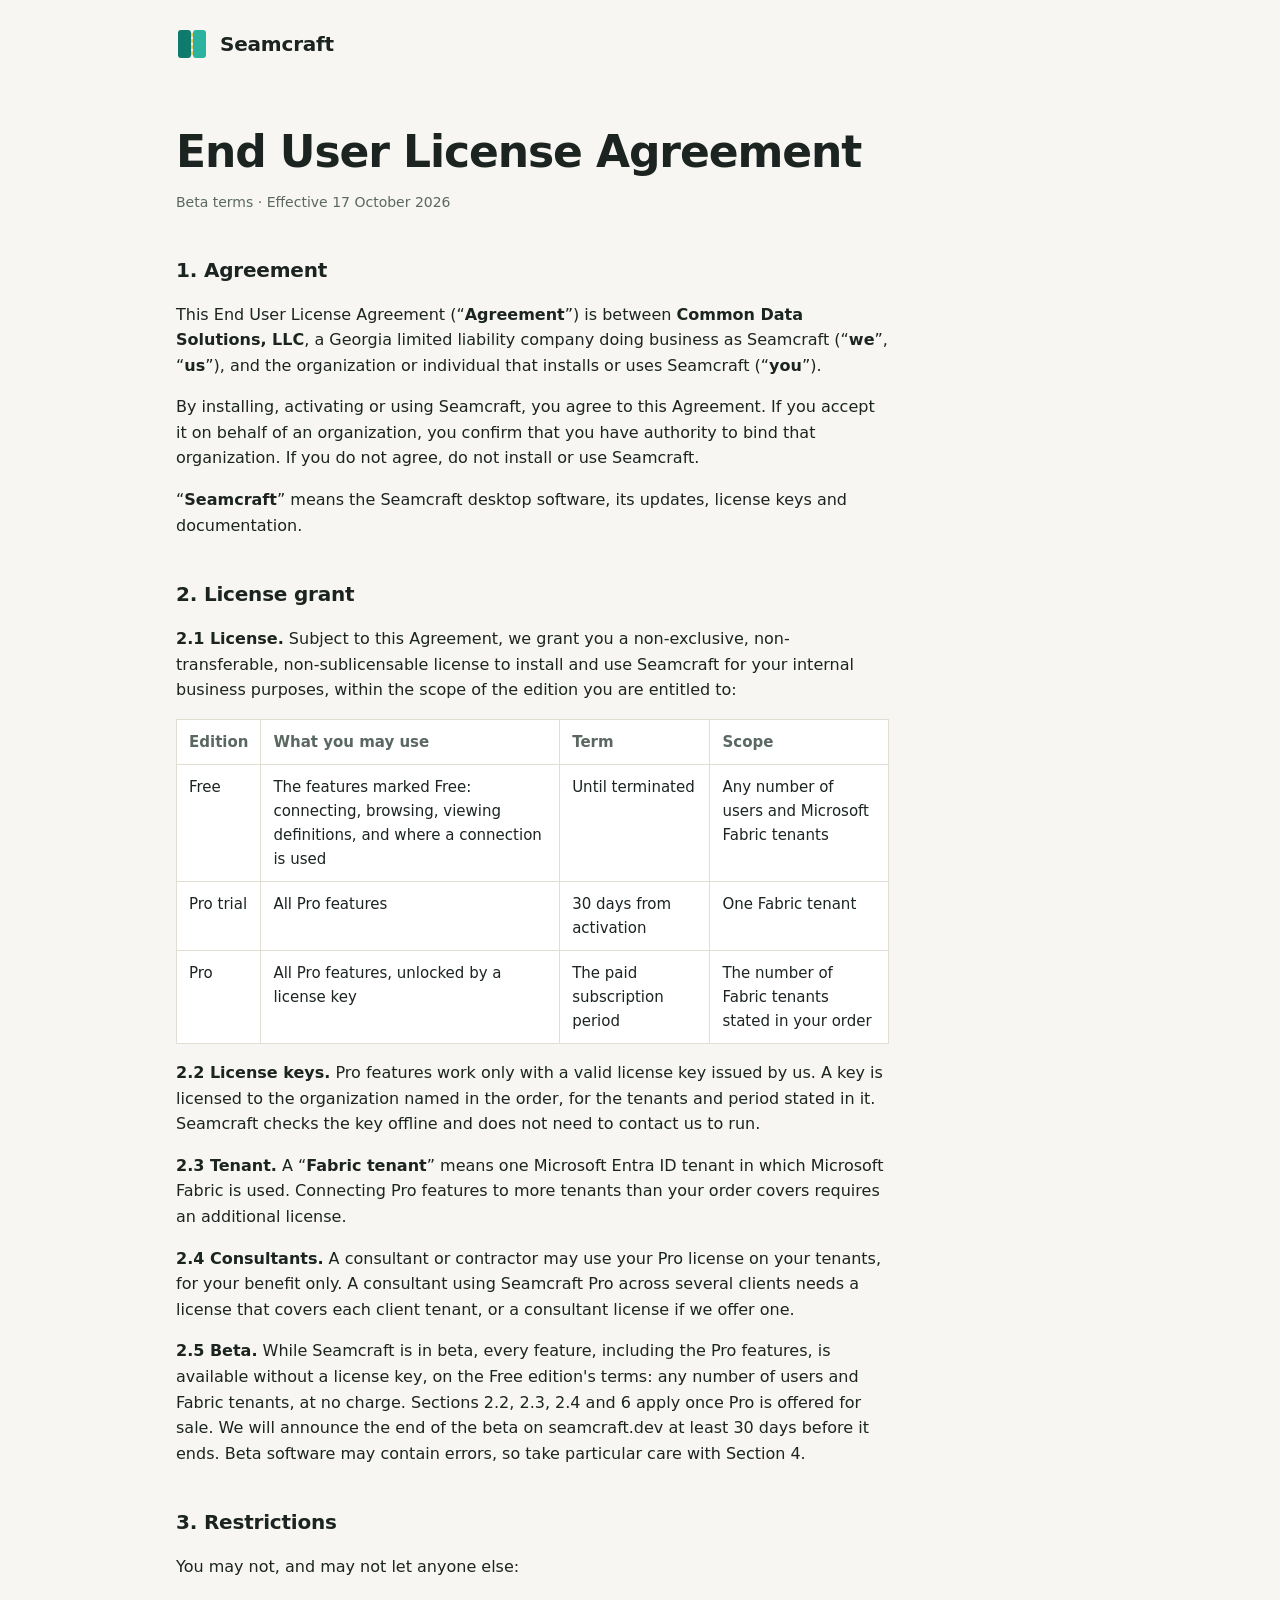
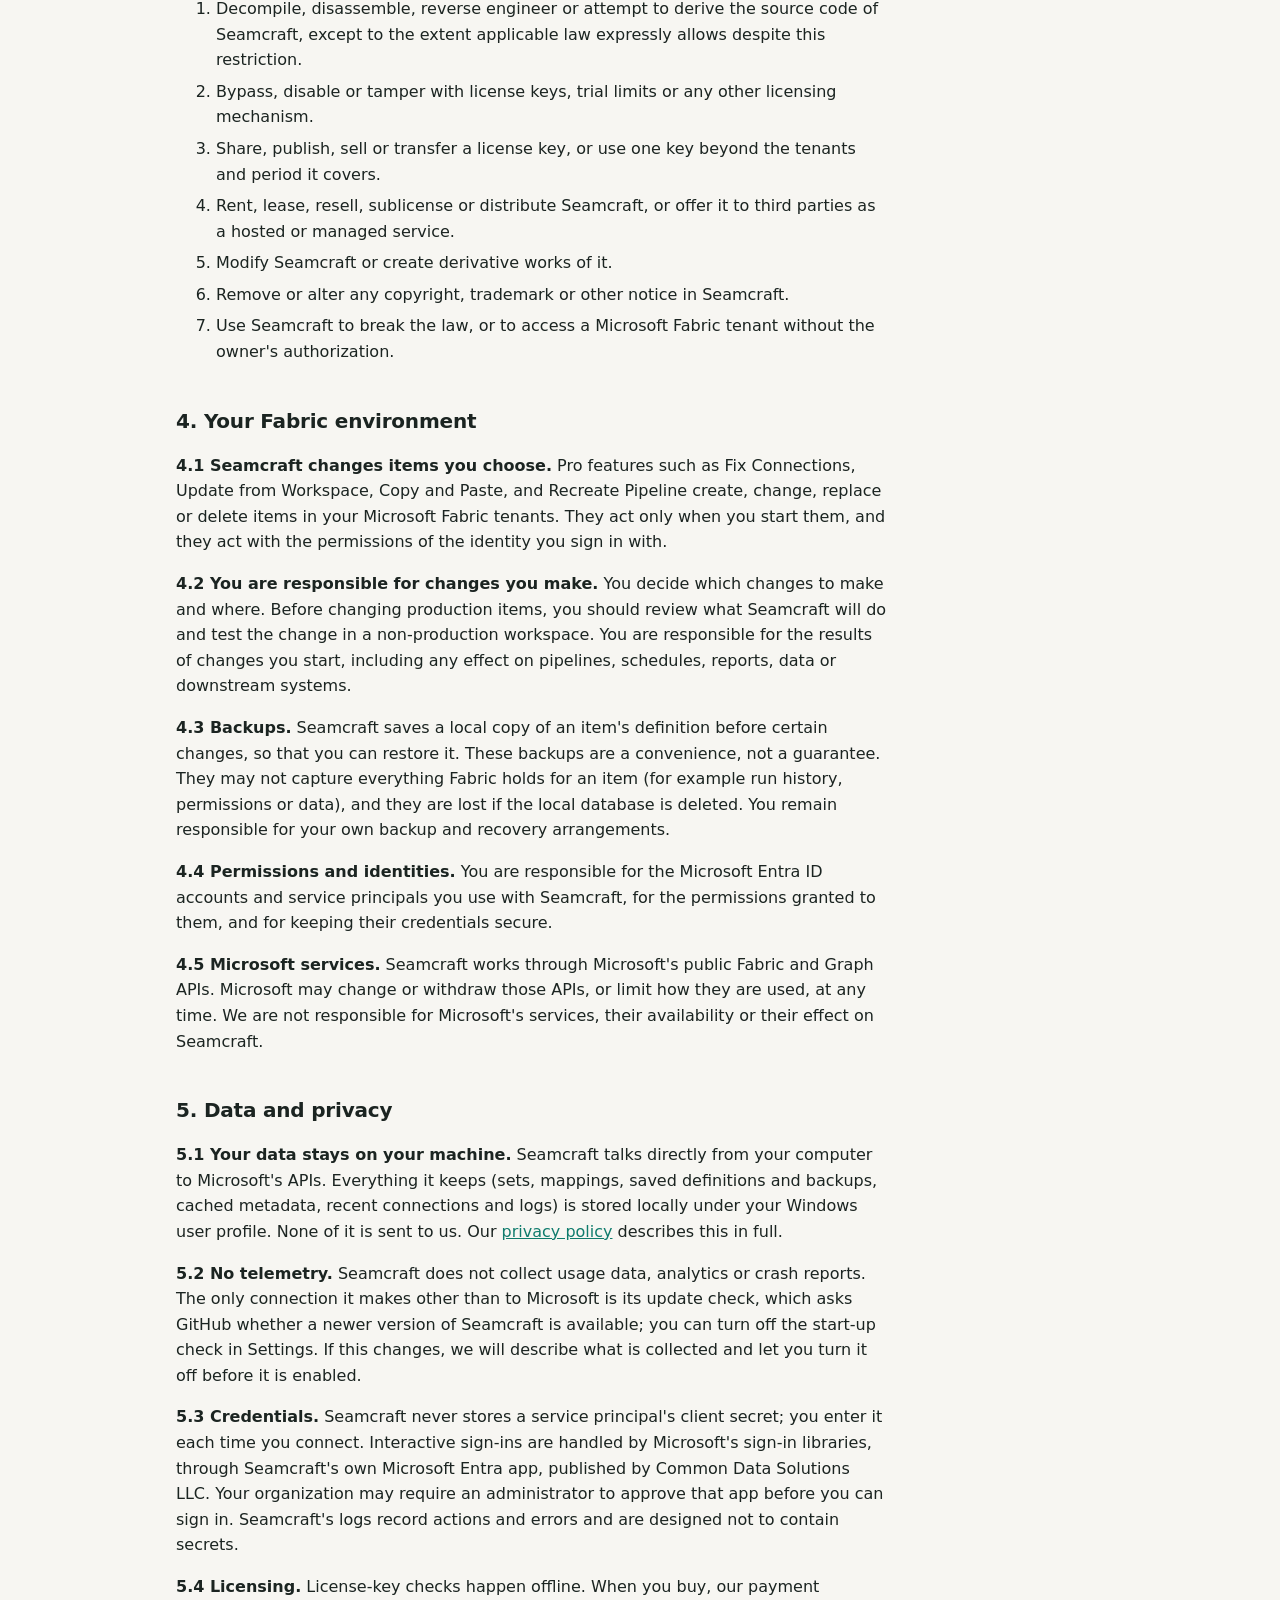
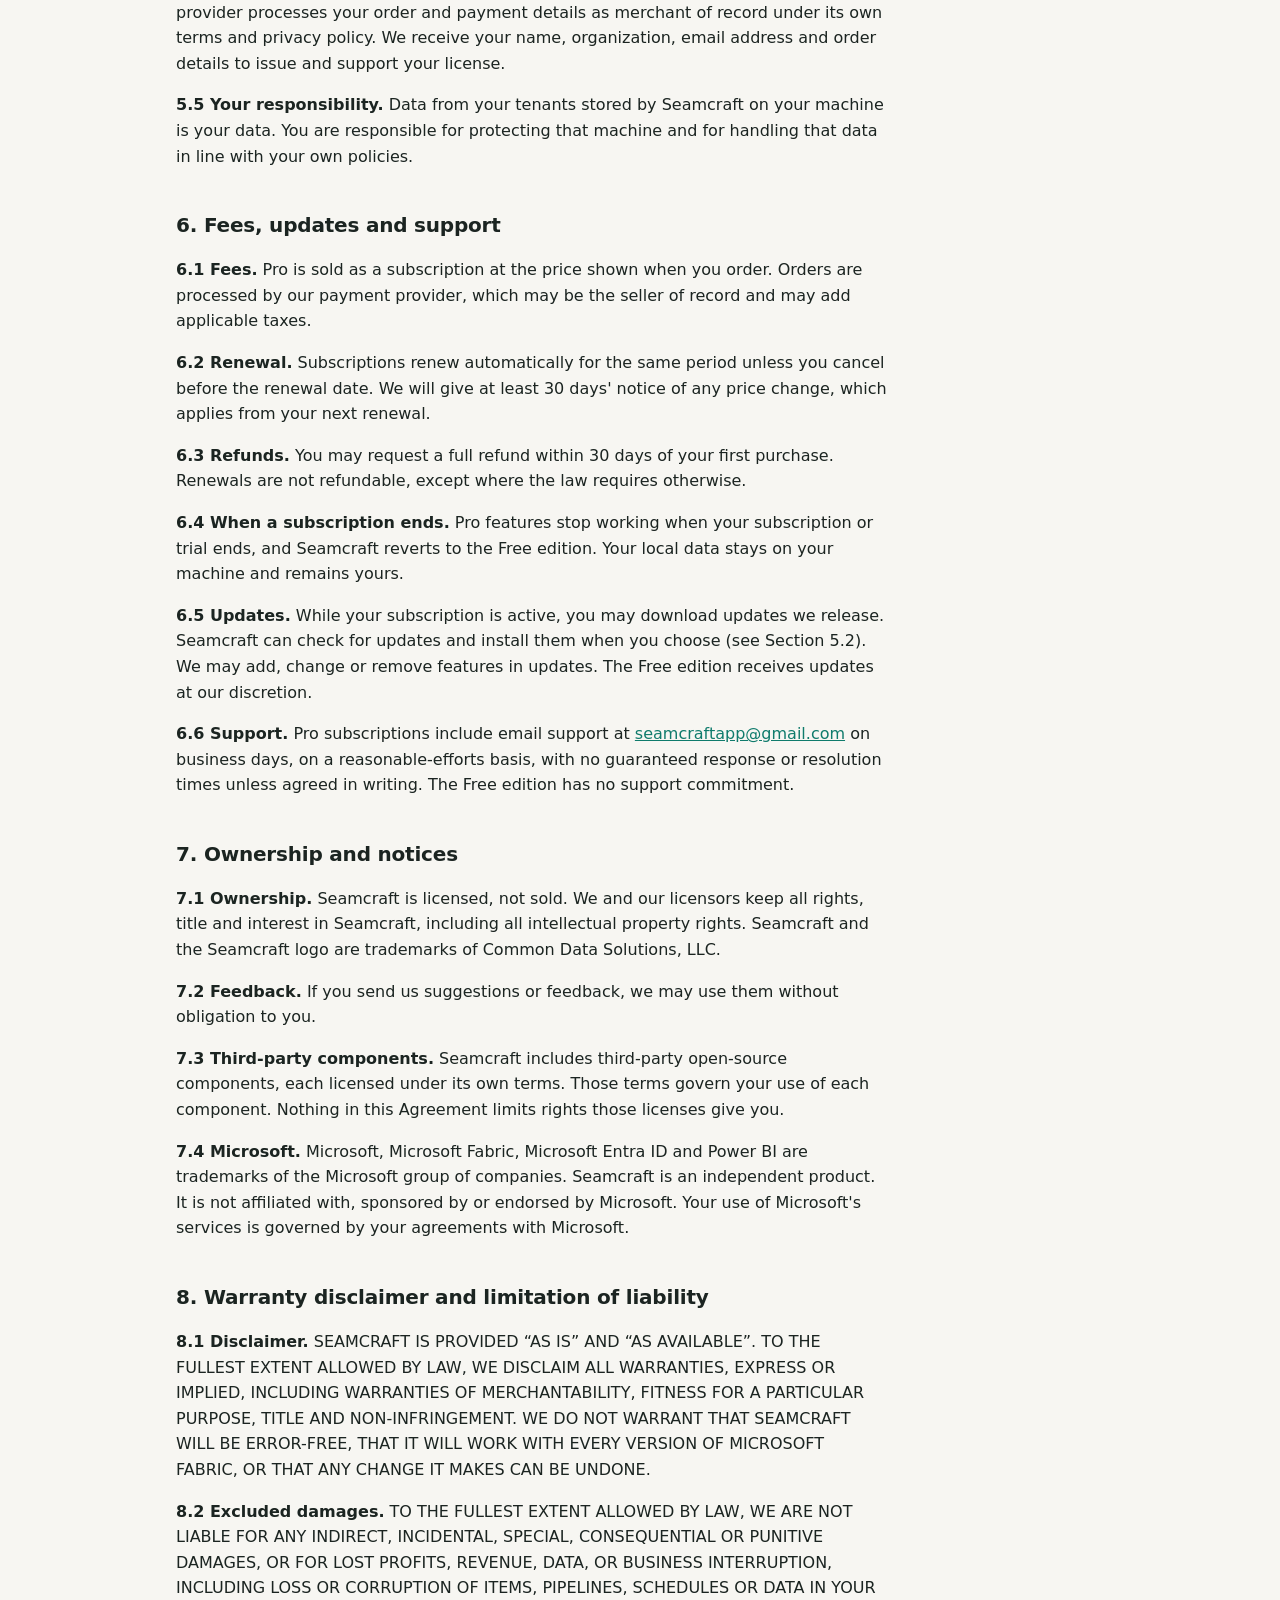
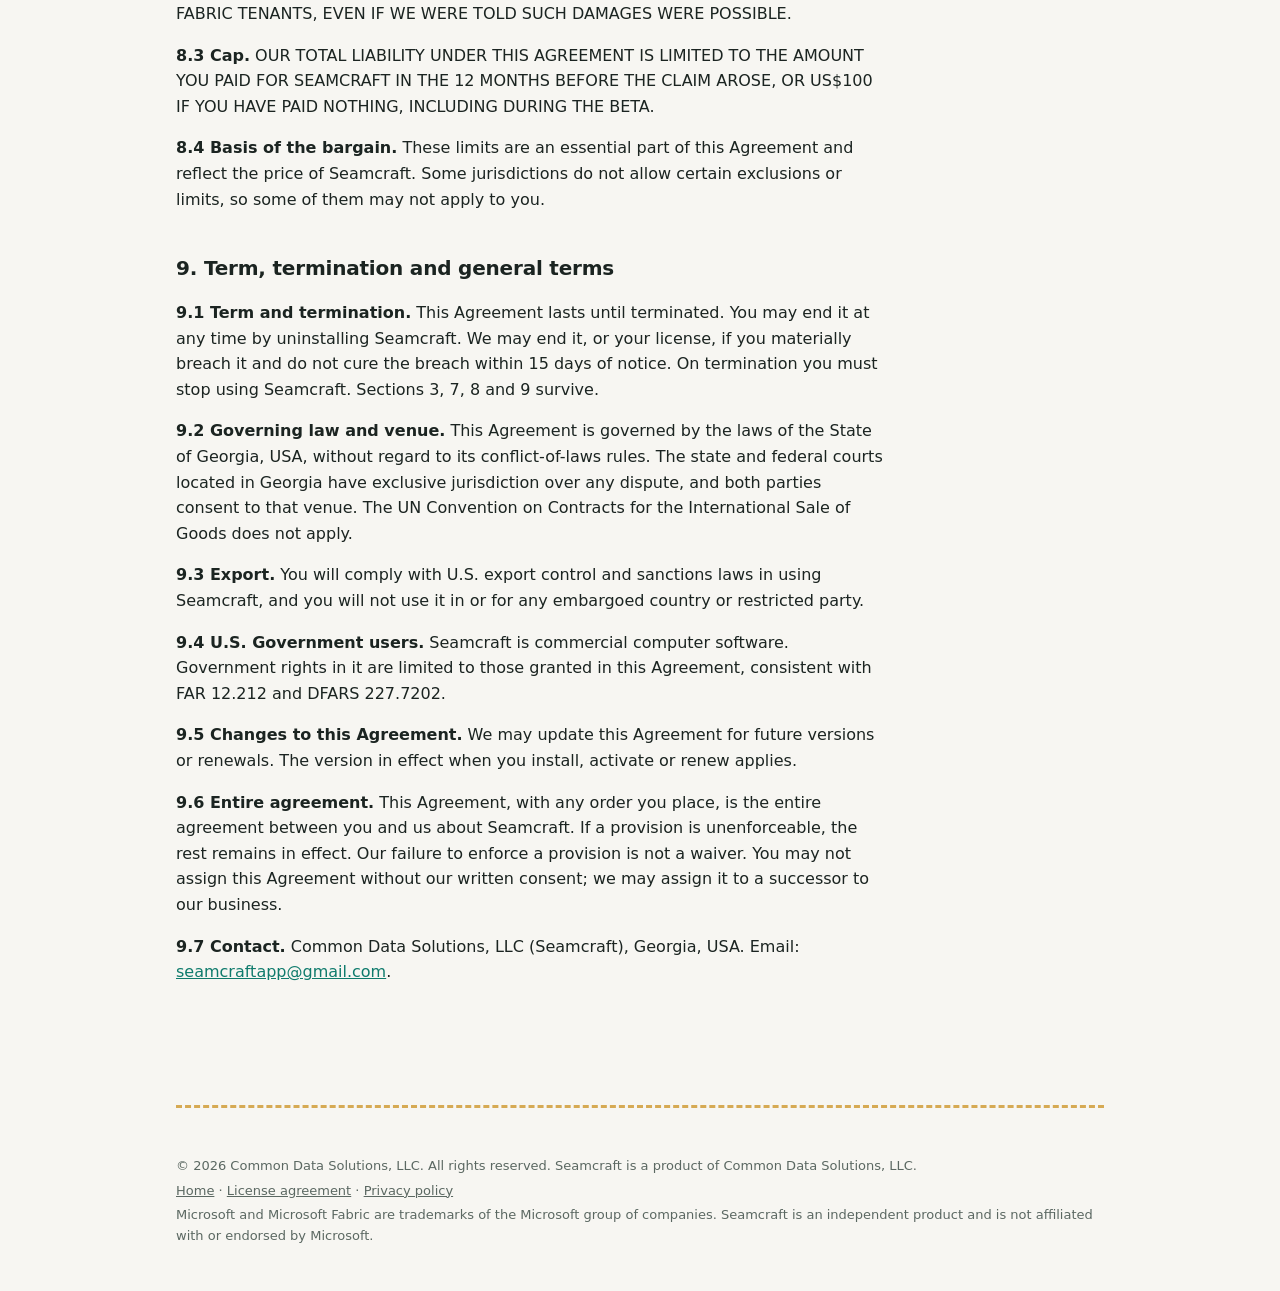
==== eula.html @ e93a1d80 "Turn the coming-soon page into the beta download page, and publish the EULA. The home page now has D" ====
<!doctype html>
<html lang="en">
<head>
  <meta charset="utf-8">
  <meta name="viewport" content="width=device-width, initial-scale=1">
  <title>License Agreement · Seamcraft</title>
  <meta name="description" content="The Seamcraft End User License Agreement.">
  <link rel="icon" href="favicon.svg" type="image/svg+xml">
  <link rel="stylesheet" href="styles.css">
</head>
<body>
  <div class="wrap">
    <header>
      <a class="brand" href="./" aria-label="Seamcraft home">
        <svg viewBox="0 0 64 64" aria-hidden="true">
          <rect x="4" y="4" width="26" height="56" rx="6" fill="#0F7B6C"/>
          <rect x="34" y="4" width="26" height="56" rx="6" fill="#2BB3A0"/>
          <path d="M32 11.5v5M32 23.5v5M32 35.5v5M32 47.5v5" stroke="#F4C95D" stroke-width="4" stroke-linecap="round"/>
        </svg>
        Seamcraft
      </a>
    </header>

    <main class="prose">
      <h1>End User License Agreement</h1>
      <p class="meta">Beta terms &middot; Effective 17 October 2026</p>

      <h2>1. Agreement</h2>
      <p>
        This End User License Agreement (“<strong>Agreement</strong>”) is between <strong>Common Data Solutions, LLC</strong>,
        a Georgia limited liability company doing business as Seamcraft (“<strong>we</strong>”, “<strong>us</strong>”), and
        the organization or individual that installs or uses Seamcraft (“<strong>you</strong>”).
      </p>
      <p>
        By installing, activating or using Seamcraft, you agree to this Agreement. If you accept it on behalf of an
        organization, you confirm that you have authority to bind that organization. If you do not agree, do not
        install or use Seamcraft.
      </p>
      <p>“<strong>Seamcraft</strong>” means the Seamcraft desktop software, its updates, license keys and documentation.</p>

      <h2>2. License grant</h2>
      <p>
        <strong>2.1 License.</strong> Subject to this Agreement, we grant you a non-exclusive, non-transferable,
        non-sublicensable license to install and use Seamcraft for your internal business purposes, within the scope of
        the edition you are entitled to:
      </p>
      <div class="table-scroll">
        <table>
          <thead>
            <tr><th>Edition</th><th>What you may use</th><th>Term</th><th>Scope</th></tr>
          </thead>
          <tbody>
            <tr><td>Free</td><td>The features marked Free: connecting, browsing, viewing definitions, and where a connection is used</td><td>Until terminated</td><td>Any number of users and Microsoft Fabric tenants</td></tr>
            <tr><td>Pro trial</td><td>All Pro features</td><td>30 days from activation</td><td>One Fabric tenant</td></tr>
            <tr><td>Pro</td><td>All Pro features, unlocked by a license key</td><td>The paid subscription period</td><td>The number of Fabric tenants stated in your order</td></tr>
          </tbody>
        </table>
      </div>
      <p>
        <strong>2.2 License keys.</strong> Pro features work only with a valid license key issued by us. A key is licensed
        to the organization named in the order, for the tenants and period stated in it. Seamcraft checks the key offline
        and does not need to contact us to run.
      </p>
      <p>
        <strong>2.3 Tenant.</strong> A “<strong>Fabric tenant</strong>” means one Microsoft Entra ID tenant in which
        Microsoft Fabric is used. Connecting Pro features to more tenants than your order covers requires an additional
        license.
      </p>
      <p>
        <strong>2.4 Consultants.</strong> A consultant or contractor may use your Pro license on your tenants, for your
        benefit only. A consultant using Seamcraft Pro across several clients needs a license that covers each client
        tenant, or a consultant license if we offer one.
      </p>
      <p>
        <strong>2.5 Beta.</strong> While Seamcraft is in beta, every feature, including the Pro features, is available
        without a license key, on the Free edition's terms: any number of users and Fabric tenants, at no charge.
        Sections 2.2, 2.3, 2.4 and 6 apply once Pro is offered for sale. We will announce the end of the beta on
        seamcraft.dev at least 30 days before it ends. Beta software may contain errors, so take particular care with
        Section 4.
      </p>

      <h2>3. Restrictions</h2>
      <p>You may not, and may not let anyone else:</p>
      <ol>
        <li>Decompile, disassemble, reverse engineer or attempt to derive the source code of Seamcraft, except to the extent applicable law expressly allows despite this restriction.</li>
        <li>Bypass, disable or tamper with license keys, trial limits or any other licensing mechanism.</li>
        <li>Share, publish, sell or transfer a license key, or use one key beyond the tenants and period it covers.</li>
        <li>Rent, lease, resell, sublicense or distribute Seamcraft, or offer it to third parties as a hosted or managed service.</li>
        <li>Modify Seamcraft or create derivative works of it.</li>
        <li>Remove or alter any copyright, trademark or other notice in Seamcraft.</li>
        <li>Use Seamcraft to break the law, or to access a Microsoft Fabric tenant without the owner's authorization.</li>
      </ol>

      <h2>4. Your Fabric environment</h2>
      <p>
        <strong>4.1 Seamcraft changes items you choose.</strong> Pro features such as Fix Connections, Update from
        Workspace, Copy and Paste, and Recreate Pipeline create, change, replace or delete items in your Microsoft Fabric
        tenants. They act only when you start them, and they act with the permissions of the identity you sign in with.
      </p>
      <p>
        <strong>4.2 You are responsible for changes you make.</strong> You decide which changes to make and where. Before
        changing production items, you should review what Seamcraft will do and test the change in a non-production
        workspace. You are responsible for the results of changes you start, including any effect on pipelines,
        schedules, reports, data or downstream systems.
      </p>
      <p>
        <strong>4.3 Backups.</strong> Seamcraft saves a local copy of an item's definition before certain changes, so that
        you can restore it. These backups are a convenience, not a guarantee. They may not capture everything Fabric holds
        for an item (for example run history, permissions or data), and they are lost if the local database is deleted.
        You remain responsible for your own backup and recovery arrangements.
      </p>
      <p>
        <strong>4.4 Permissions and identities.</strong> You are responsible for the Microsoft Entra ID accounts and
        service principals you use with Seamcraft, for the permissions granted to them, and for keeping their credentials
        secure.
      </p>
      <p>
        <strong>4.5 Microsoft services.</strong> Seamcraft works through Microsoft's public Fabric and Graph APIs.
        Microsoft may change or withdraw those APIs, or limit how they are used, at any time. We are not responsible for
        Microsoft's services, their availability or their effect on Seamcraft.
      </p>

      <h2>5. Data and privacy</h2>
      <p>
        <strong>5.1 Your data stays on your machine.</strong> Seamcraft talks directly from your computer to Microsoft's
        APIs. Everything it keeps (sets, mappings, saved definitions and backups, cached metadata, recent connections and
        logs) is stored locally under your Windows user profile. None of it is sent to us. Our
        <a href="privacy.html">privacy policy</a> describes this in full.
      </p>
      <p>
        <strong>5.2 No telemetry.</strong> Seamcraft does not collect usage data, analytics or crash reports. The only
        connection it makes other than to Microsoft is its update check, which asks GitHub whether a newer version of
        Seamcraft is available; you can turn off the start-up check in Settings. If this changes, we will describe what is
        collected and let you turn it off before it is enabled.
      </p>
      <p>
        <strong>5.3 Credentials.</strong> Seamcraft never stores a service principal's client secret; you enter it each
        time you connect. Interactive sign-ins are handled by Microsoft's sign-in libraries, through Seamcraft's own
        Microsoft Entra app, published by Common Data Solutions LLC. Your organization may require an administrator to
        approve that app before you can sign in. Seamcraft's logs record actions and errors and are designed not to
        contain secrets.
      </p>
      <p>
        <strong>5.4 Licensing.</strong> License-key checks happen offline. When you buy, our payment provider processes
        your order and payment details as merchant of record under its own terms and privacy policy. We receive your name,
        organization, email address and order details to issue and support your license.
      </p>
      <p>
        <strong>5.5 Your responsibility.</strong> Data from your tenants stored by Seamcraft on your machine is your data.
        You are responsible for protecting that machine and for handling that data in line with your own policies.
      </p>

      <h2>6. Fees, updates and support</h2>
      <p>
        <strong>6.1 Fees.</strong> Pro is sold as a subscription at the price shown when you order. Orders are processed by
        our payment provider, which may be the seller of record and may add applicable taxes.
      </p>
      <p>
        <strong>6.2 Renewal.</strong> Subscriptions renew automatically for the same period unless you cancel before the
        renewal date. We will give at least 30 days' notice of any price change, which applies from your next renewal.
      </p>
      <p>
        <strong>6.3 Refunds.</strong> You may request a full refund within 30 days of your first purchase. Renewals are not
        refundable, except where the law requires otherwise.
      </p>
      <p>
        <strong>6.4 When a subscription ends.</strong> Pro features stop working when your subscription or trial ends, and
        Seamcraft reverts to the Free edition. Your local data stays on your machine and remains yours.
      </p>
      <p>
        <strong>6.5 Updates.</strong> While your subscription is active, you may download updates we release. Seamcraft can
        check for updates and install them when you choose (see Section 5.2). We may add, change or remove features in
        updates. The Free edition receives updates at our discretion.
      </p>
      <p>
        <strong>6.6 Support.</strong> Pro subscriptions include email support at
        <a href="mailto:seamcraftapp@gmail.com">seamcraftapp@gmail.com</a> on business days, on a reasonable-efforts basis,
        with no guaranteed response or resolution times unless agreed in writing. The Free edition has no support
        commitment.
      </p>

      <h2>7. Ownership and notices</h2>
      <p>
        <strong>7.1 Ownership.</strong> Seamcraft is licensed, not sold. We and our licensors keep all rights, title and
        interest in Seamcraft, including all intellectual property rights. Seamcraft and the Seamcraft logo are trademarks
        of Common Data Solutions, LLC.
      </p>
      <p>
        <strong>7.2 Feedback.</strong> If you send us suggestions or feedback, we may use them without obligation to you.
      </p>
      <p>
        <strong>7.3 Third-party components.</strong> Seamcraft includes third-party open-source components, each licensed
        under its own terms. Those terms govern your use of each component. Nothing in this Agreement limits rights those
        licenses give you.
      </p>
      <p>
        <strong>7.4 Microsoft.</strong> Microsoft, Microsoft Fabric, Microsoft Entra ID and Power BI are trademarks of the
        Microsoft group of companies. Seamcraft is an independent product. It is not affiliated with, sponsored by or
        endorsed by Microsoft. Your use of Microsoft's services is governed by your agreements with Microsoft.
      </p>

      <h2>8. Warranty disclaimer and limitation of liability</h2>
      <p>
        <strong>8.1 Disclaimer.</strong> SEAMCRAFT IS PROVIDED “AS IS” AND “AS AVAILABLE”. TO THE FULLEST EXTENT ALLOWED BY
        LAW, WE DISCLAIM ALL WARRANTIES, EXPRESS OR IMPLIED, INCLUDING WARRANTIES OF MERCHANTABILITY, FITNESS FOR A
        PARTICULAR PURPOSE, TITLE AND NON-INFRINGEMENT. WE DO NOT WARRANT THAT SEAMCRAFT WILL BE ERROR-FREE, THAT IT WILL
        WORK WITH EVERY VERSION OF MICROSOFT FABRIC, OR THAT ANY CHANGE IT MAKES CAN BE UNDONE.
      </p>
      <p>
        <strong>8.2 Excluded damages.</strong> TO THE FULLEST EXTENT ALLOWED BY LAW, WE ARE NOT LIABLE FOR ANY INDIRECT,
        INCIDENTAL, SPECIAL, CONSEQUENTIAL OR PUNITIVE DAMAGES, OR FOR LOST PROFITS, REVENUE, DATA, OR BUSINESS
        INTERRUPTION, INCLUDING LOSS OR CORRUPTION OF ITEMS, PIPELINES, SCHEDULES OR DATA IN YOUR FABRIC TENANTS, EVEN IF
        WE WERE TOLD SUCH DAMAGES WERE POSSIBLE.
      </p>
      <p>
        <strong>8.3 Cap.</strong> OUR TOTAL LIABILITY UNDER THIS AGREEMENT IS LIMITED TO THE AMOUNT YOU PAID FOR SEAMCRAFT
        IN THE 12 MONTHS BEFORE THE CLAIM AROSE, OR US$100 IF YOU HAVE PAID NOTHING, INCLUDING DURING THE BETA.
      </p>
      <p>
        <strong>8.4 Basis of the bargain.</strong> These limits are an essential part of this Agreement and reflect the
        price of Seamcraft. Some jurisdictions do not allow certain exclusions or limits, so some of them may not apply to
        you.
      </p>

      <h2>9. Term, termination and general terms</h2>
      <p>
        <strong>9.1 Term and termination.</strong> This Agreement lasts until terminated. You may end it at any time by
        uninstalling Seamcraft. We may end it, or your license, if you materially breach it and do not cure the breach
        within 15 days of notice. On termination you must stop using Seamcraft. Sections 3, 7, 8 and 9 survive.
      </p>
      <p>
        <strong>9.2 Governing law and venue.</strong> This Agreement is governed by the laws of the State of Georgia, USA,
        without regard to its conflict-of-laws rules. The state and federal courts located in Georgia have exclusive
        jurisdiction over any dispute, and both parties consent to that venue. The UN Convention on Contracts for the
        International Sale of Goods does not apply.
      </p>
      <p>
        <strong>9.3 Export.</strong> You will comply with U.S. export control and sanctions laws in using Seamcraft, and you
        will not use it in or for any embargoed country or restricted party.
      </p>
      <p>
        <strong>9.4 U.S. Government users.</strong> Seamcraft is commercial computer software. Government rights in it are
        limited to those granted in this Agreement, consistent with FAR 12.212 and DFARS 227.7202.
      </p>
      <p>
        <strong>9.5 Changes to this Agreement.</strong> We may update this Agreement for future versions or renewals. The
        version in effect when you install, activate or renew applies.
      </p>
      <p>
        <strong>9.6 Entire agreement.</strong> This Agreement, with any order you place, is the entire agreement between you
        and us about Seamcraft. If a provision is unenforceable, the rest remains in effect. Our failure to enforce a
        provision is not a waiver. You may not assign this Agreement without our written consent; we may assign it to a
        successor to our business.
      </p>
      <p>
        <strong>9.7 Contact.</strong> Common Data Solutions, LLC (Seamcraft), Georgia, USA. Email:
        <a href="mailto:seamcraftapp@gmail.com">seamcraftapp@gmail.com</a>.
      </p>
    </main>

    <footer>
      <hr class="stitch">
      <p>&copy; 2026 Common Data Solutions, LLC. All rights reserved. Seamcraft is a product of Common Data Solutions, LLC.</p>
      <p><a href="./">Home</a> · <a href="eula.html">License agreement</a> · <a href="privacy.html">Privacy policy</a></p>
      <p>Microsoft and Microsoft Fabric are trademarks of the Microsoft group of companies. Seamcraft is an independent product and is not affiliated with or endorsed by Microsoft.</p>
    </footer>
  </div>
</body>
</html>
---- styles.css ----
:root {
  --bg: #F7F6F2;
  --surface: #FFFFFF;
  --text: #1B2421;
  --muted: #5B6862;
  --line: #E2DED3;
  --accent: #0F7B6C;
  --accent-2: #2BB3A0;
  --stitch: #C98A12;
}
@media (prefers-color-scheme: dark) {
  :root {
    --bg: #101615;
    --surface: #172120;
    --text: #E8EEEB;
    --muted: #9AABA4;
    --line: #26332F;
    --accent: #2BB3A0;
    --accent-2: #5FD1BF;
    --stitch: #F4C95D;
  }
}
* { box-sizing: border-box; }
html, body { margin: 0; }
body {
  background: var(--bg);
  color: var(--text);
  font: 16px/1.6 "Segoe UI", system-ui, -apple-system, Roboto, "Helvetica Neue", Arial, sans-serif;
  -webkit-font-smoothing: antialiased;
}
a { color: var(--accent); }
.wrap { max-width: 960px; margin: 0 auto; padding: 0 16px; }

header { padding: 28px 0; }
.brand { display: inline-flex; align-items: center; gap: 12px; font-weight: 600; font-size: 20px; letter-spacing: -0.01em; color: var(--text); text-decoration: none; }
.brand svg { width: 32px; height: 32px; flex: none; }

.hero { padding: 56px 0 40px; }
.badge {
  display: inline-block; padding: 4px 12px; border-radius: 999px;
  border: 1px dashed var(--stitch); color: var(--stitch);
  font-size: 13px; font-weight: 600; letter-spacing: 0.04em; text-transform: uppercase;
}
h1 {
  font-size: clamp(34px, 6vw, 56px); line-height: 1.08; letter-spacing: -0.025em;
  margin: 20px 0 16px; max-width: 16ch;
}
h1 .seam { color: var(--accent); }
.lede { font-size: clamp(17px, 2.2vw, 20px); color: var(--muted); max-width: 60ch; margin: 0; }

.stitch {
  height: 0; border: 0; border-top: 3px dashed var(--stitch);
  opacity: 0.7; margin: 48px 0;
}

h2 { font-size: 14px; text-transform: uppercase; letter-spacing: 0.08em; color: var(--muted); margin: 0 0 20px; }
.grid { display: grid; grid-template-columns: repeat(auto-fit, minmax(260px, 1fr)); gap: 16px; }
.card {
  background: var(--surface); border: 1px solid var(--line); border-radius: 12px;
  padding: 20px;
}
.card h3 { margin: 0 0 6px; font-size: 17px; }
.card p { margin: 0; color: var(--muted); font-size: 15px; }
.card .dot {
  display: inline-block; width: 10px; height: 10px; border-radius: 3px;
  background: var(--accent-2); margin-right: 8px; vertical-align: 1px;
}

.local {
  display: flex; gap: 16px; align-items: flex-start;
  background: var(--surface); border: 1px solid var(--line); border-left: 4px solid var(--accent);
  border-radius: 12px; padding: 20px; margin-top: 16px;
}
.local strong { display: block; margin-bottom: 4px; }
.local p { margin: 0; color: var(--muted); }

/* Long-form pages (privacy policy). */
.prose { max-width: 70ch; padding: 24px 0 8px; }
.prose h1 { font-size: clamp(30px, 5vw, 44px); max-width: none; margin-top: 8px; }
.prose .meta { color: var(--muted); margin: 0 0 24px; }
.prose h2 {
  font-size: 20px; text-transform: none; letter-spacing: -0.01em; color: var(--text);
  margin: 40px 0 12px;
}
.prose p, .prose li { color: var(--text); }
.prose ul { padding-left: 20px; }
.prose li { margin: 6px 0; }
.table-scroll { overflow-x: auto; }
.prose table { width: 100%; border-collapse: collapse; font-size: 15px; background: var(--surface); }
.prose th, .prose td { text-align: left; vertical-align: top; padding: 10px 12px; border: 1px solid var(--line); }
.prose th { color: var(--muted); font-weight: 600; }

footer { padding: 48px 0 40px; color: var(--muted); font-size: 13px; }
footer p { margin: 4px 0; }
footer a { color: var(--muted); }

/* Home page: download buttons, the line under them, the SmartScreen note and the getting-started steps. */
.download { display: flex; flex-wrap: wrap; gap: 12px; margin: 32px 0 12px; }
.button {
  display: inline-block; padding: 12px 20px; border-radius: 10px; font-weight: 600; text-decoration: none;
  border: 1px solid var(--line); background: var(--surface); color: var(--text);
}
.button:hover { border-color: var(--accent); }
.button.primary { background: var(--accent); border-color: var(--accent); color: #FFFFFF; }
.button.primary:hover { filter: brightness(1.08); }
@media (prefers-color-scheme: dark) { .button.primary { color: #101615; } }
.meta { color: var(--muted); font-size: 14px; margin: 0 0 8px; }
.note { color: var(--muted); font-size: 14px; max-width: 70ch; margin: 0; }
.steps { max-width: 70ch; padding-left: 20px; margin: 0; }
.steps li { margin: 0 0 12px; }
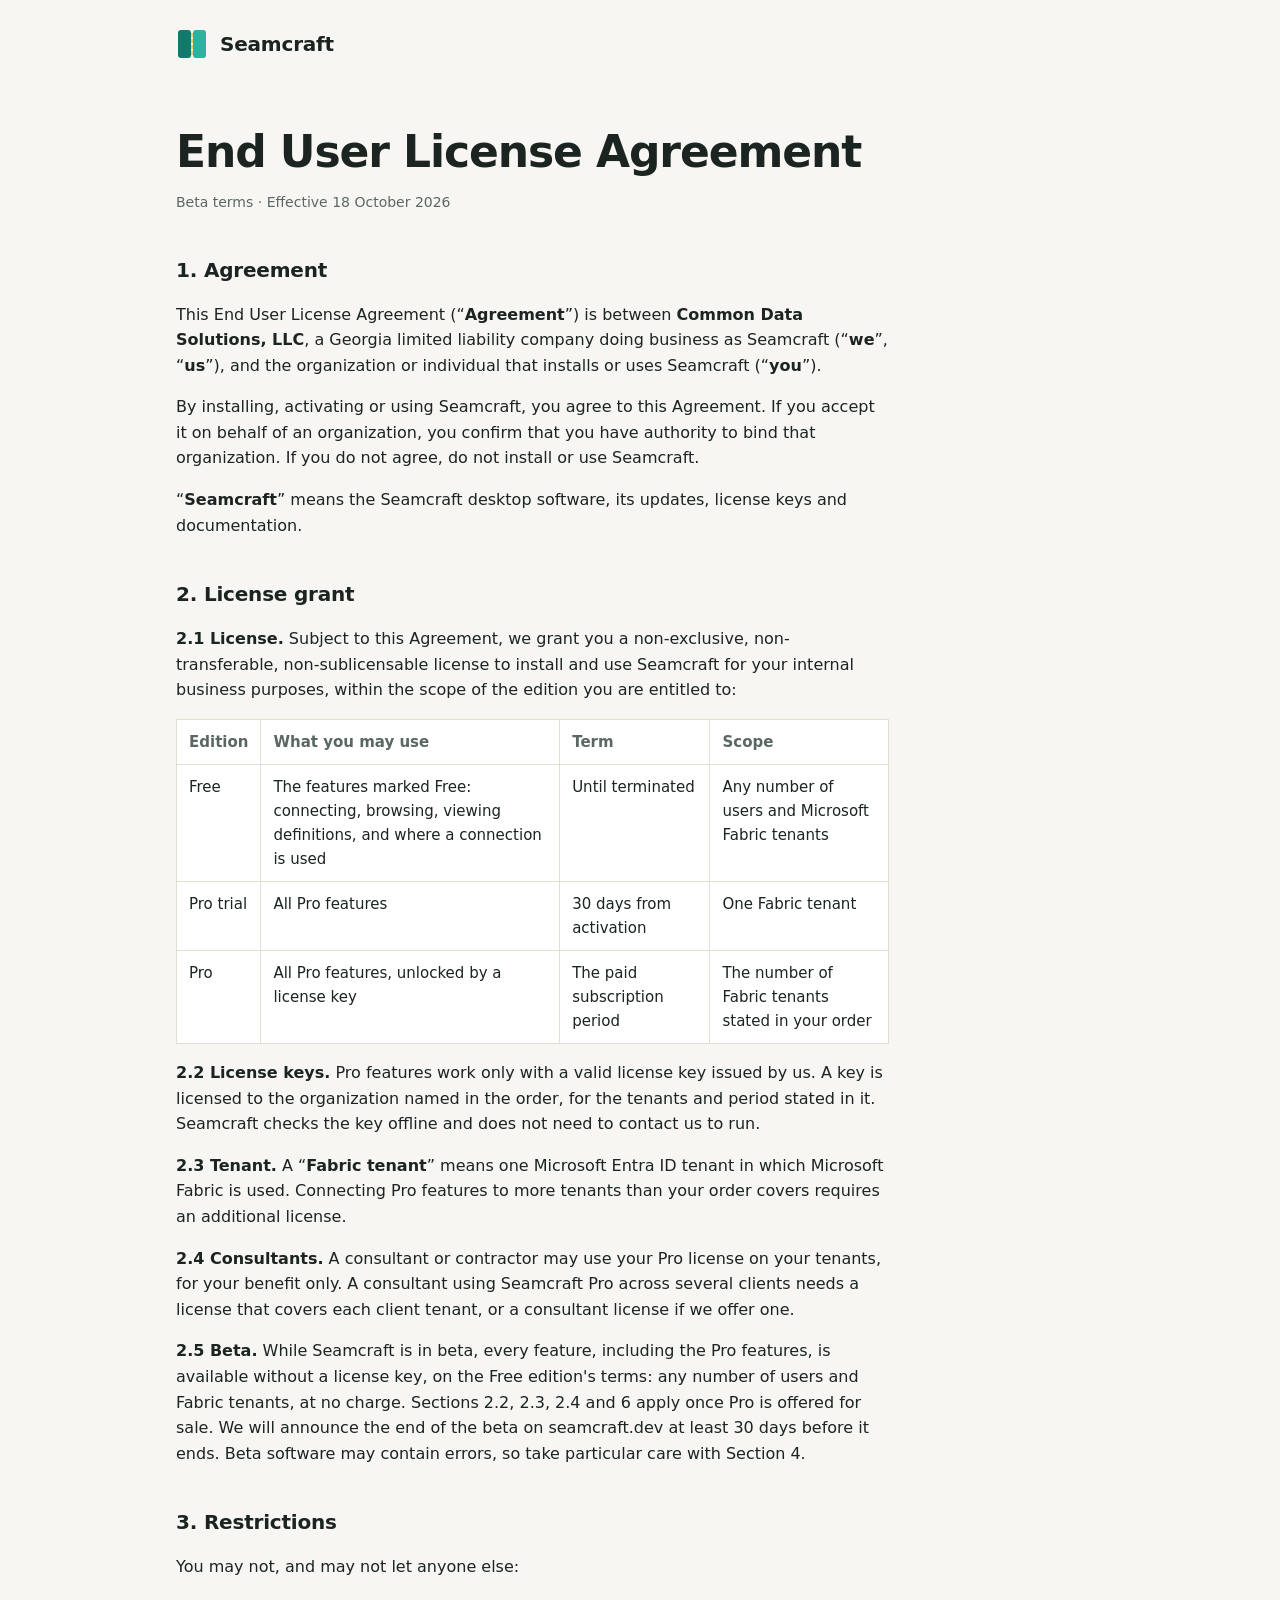
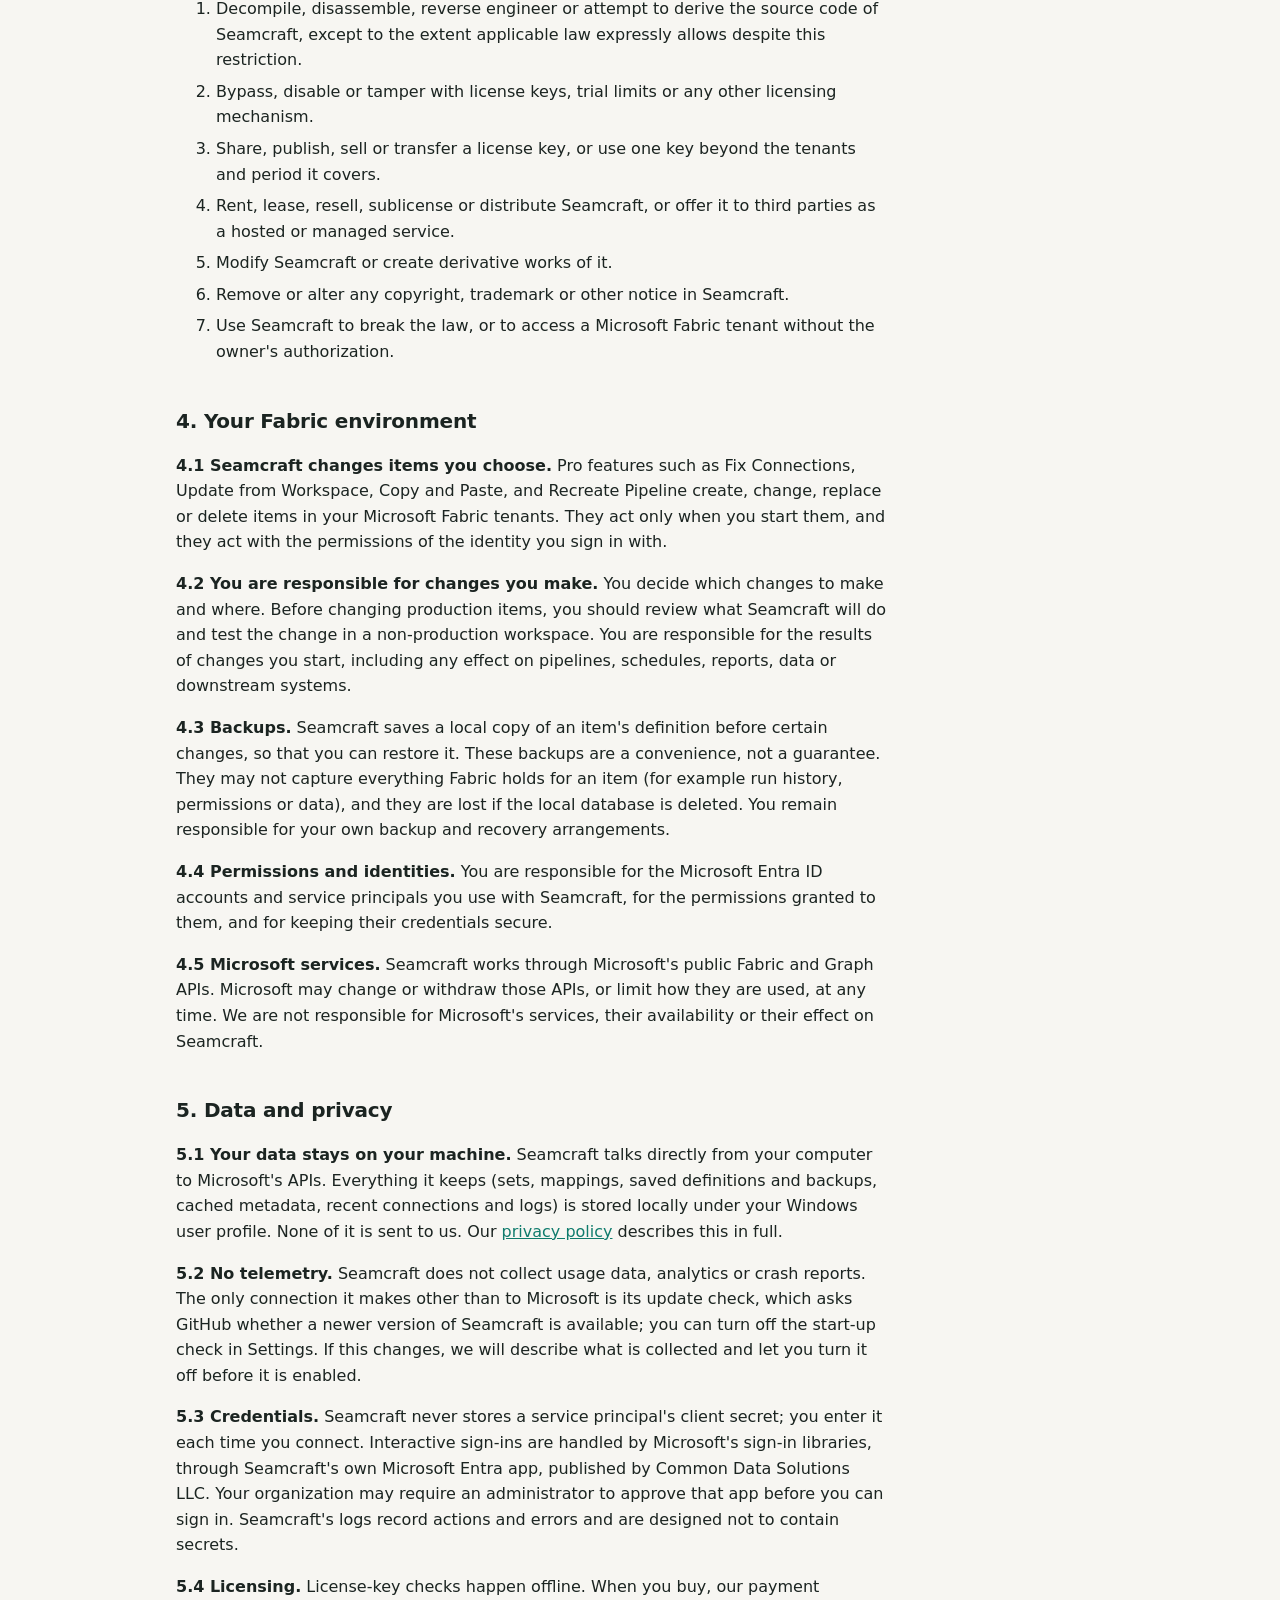
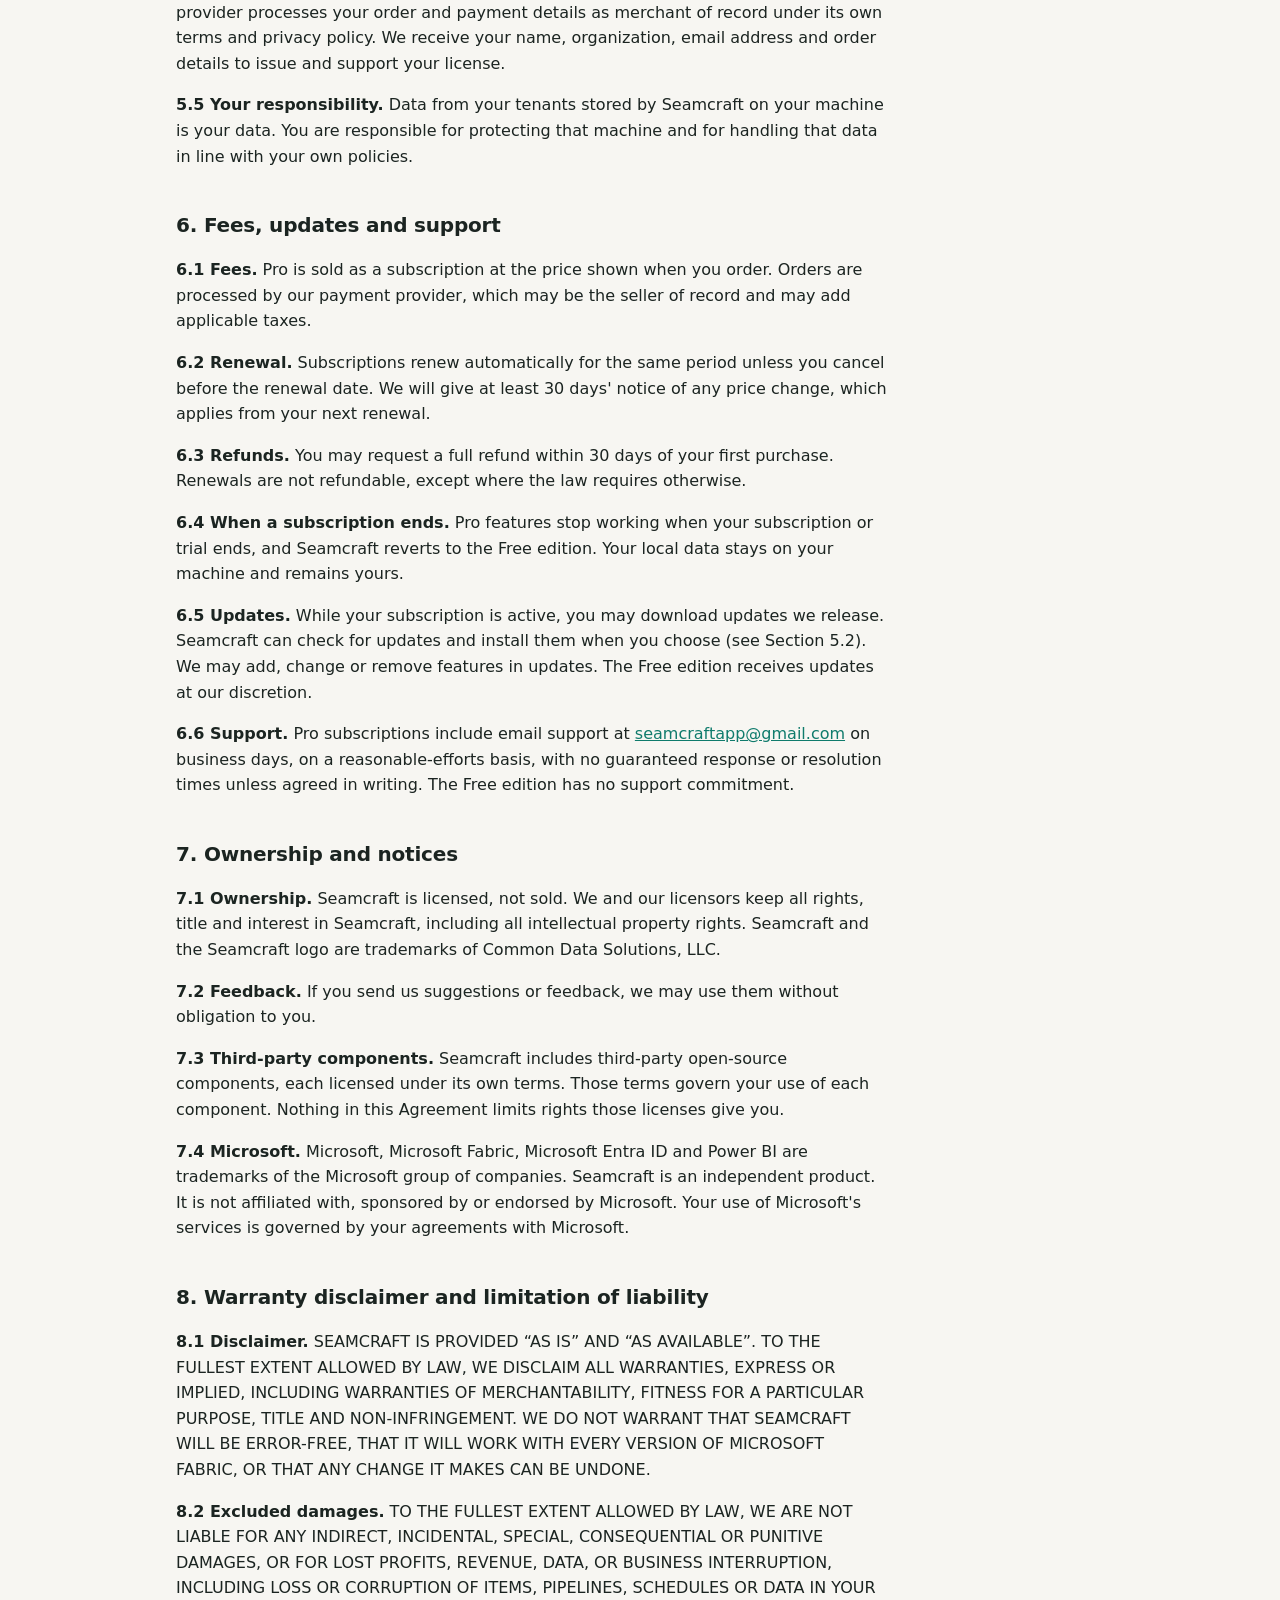
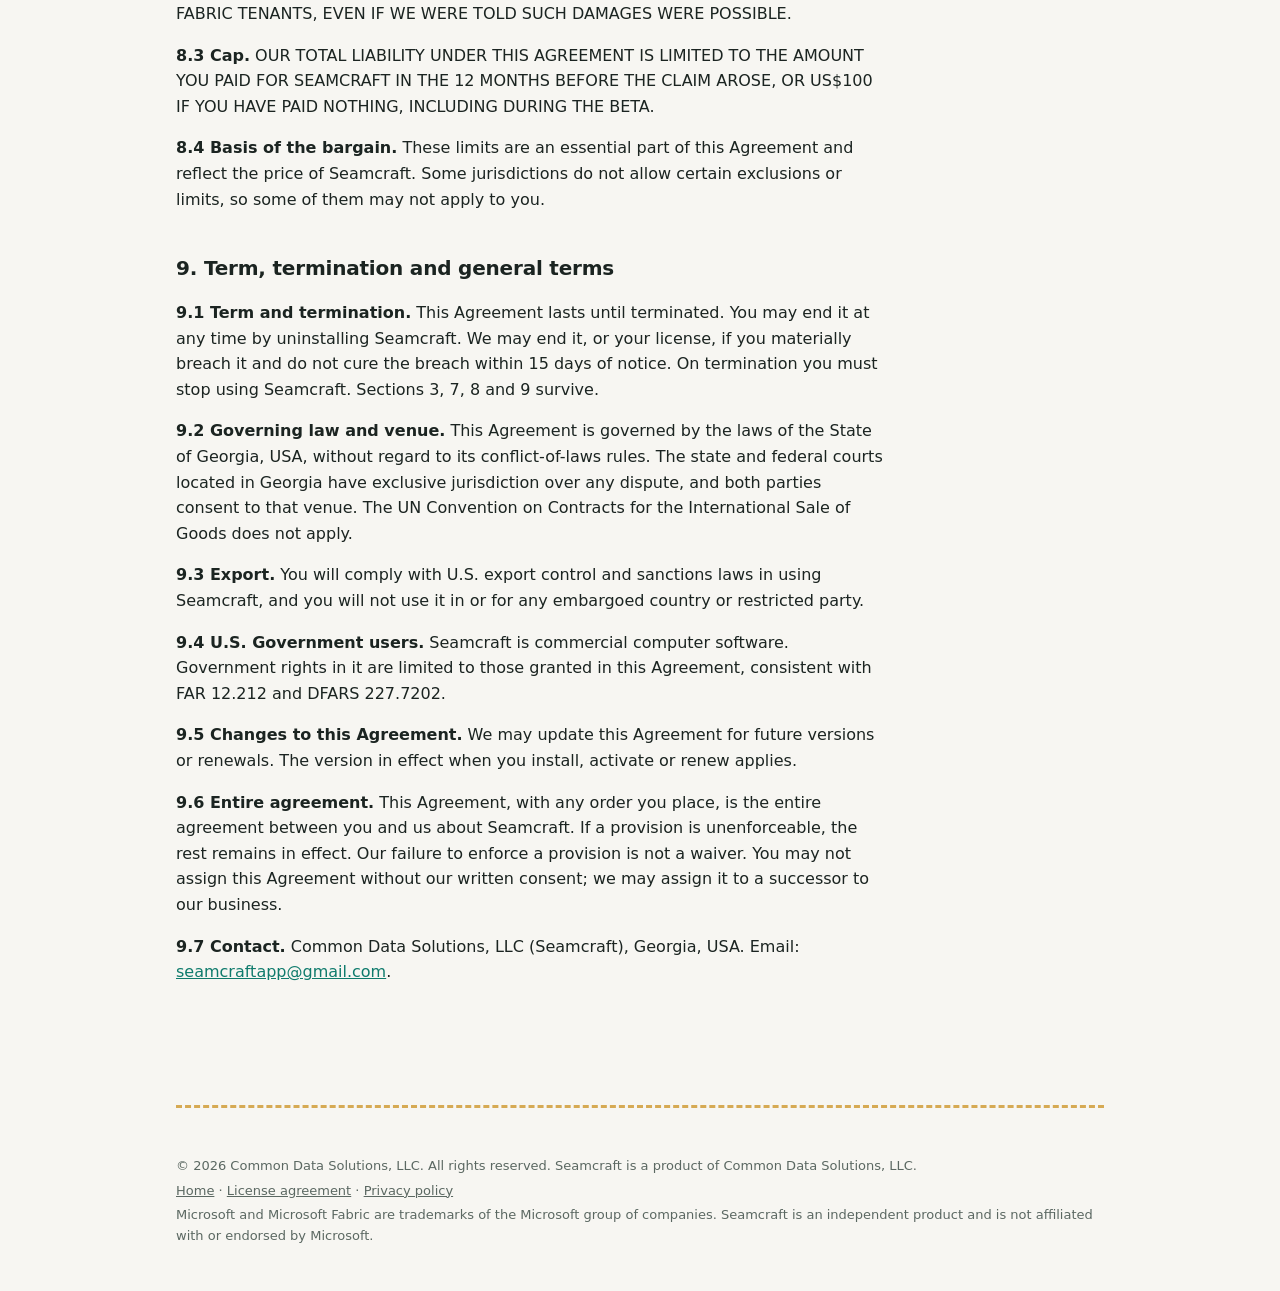
==== commit 49cb70a9: "Date the EULA from the day it went live, 18 October 2026. Co-Authored-By: Claude Opus 5.5 <noreply@a" ====
--- a/eula.html
+++ b/eula.html
@@ -23,7 +23,7 @@
 
     <main class="prose">
       <h1>End User License Agreement</h1>
-      <p class="meta">Beta terms &middot; Effective 17 October 2026</p>
+      <p class="meta">Beta terms &middot; Effective 18 October 2026</p>
 
       <h2>1. Agreement</h2>
       <p>
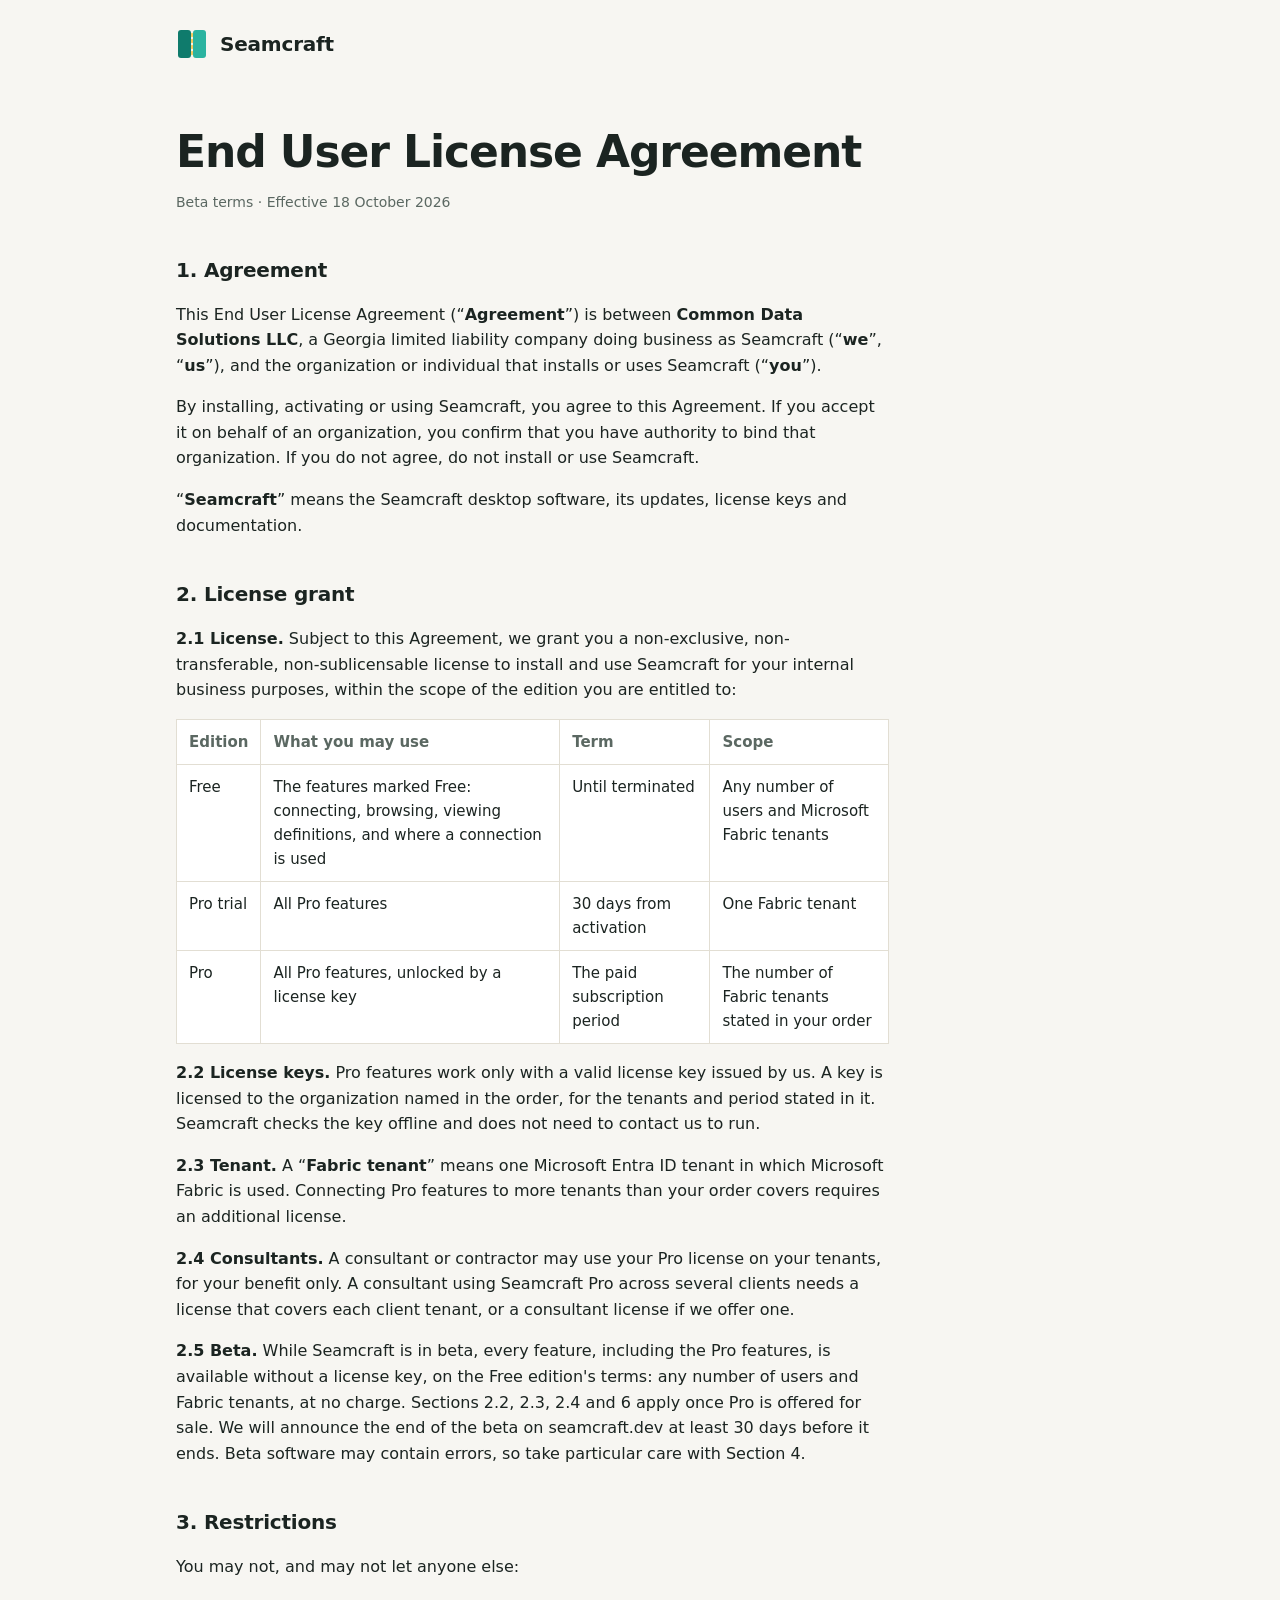
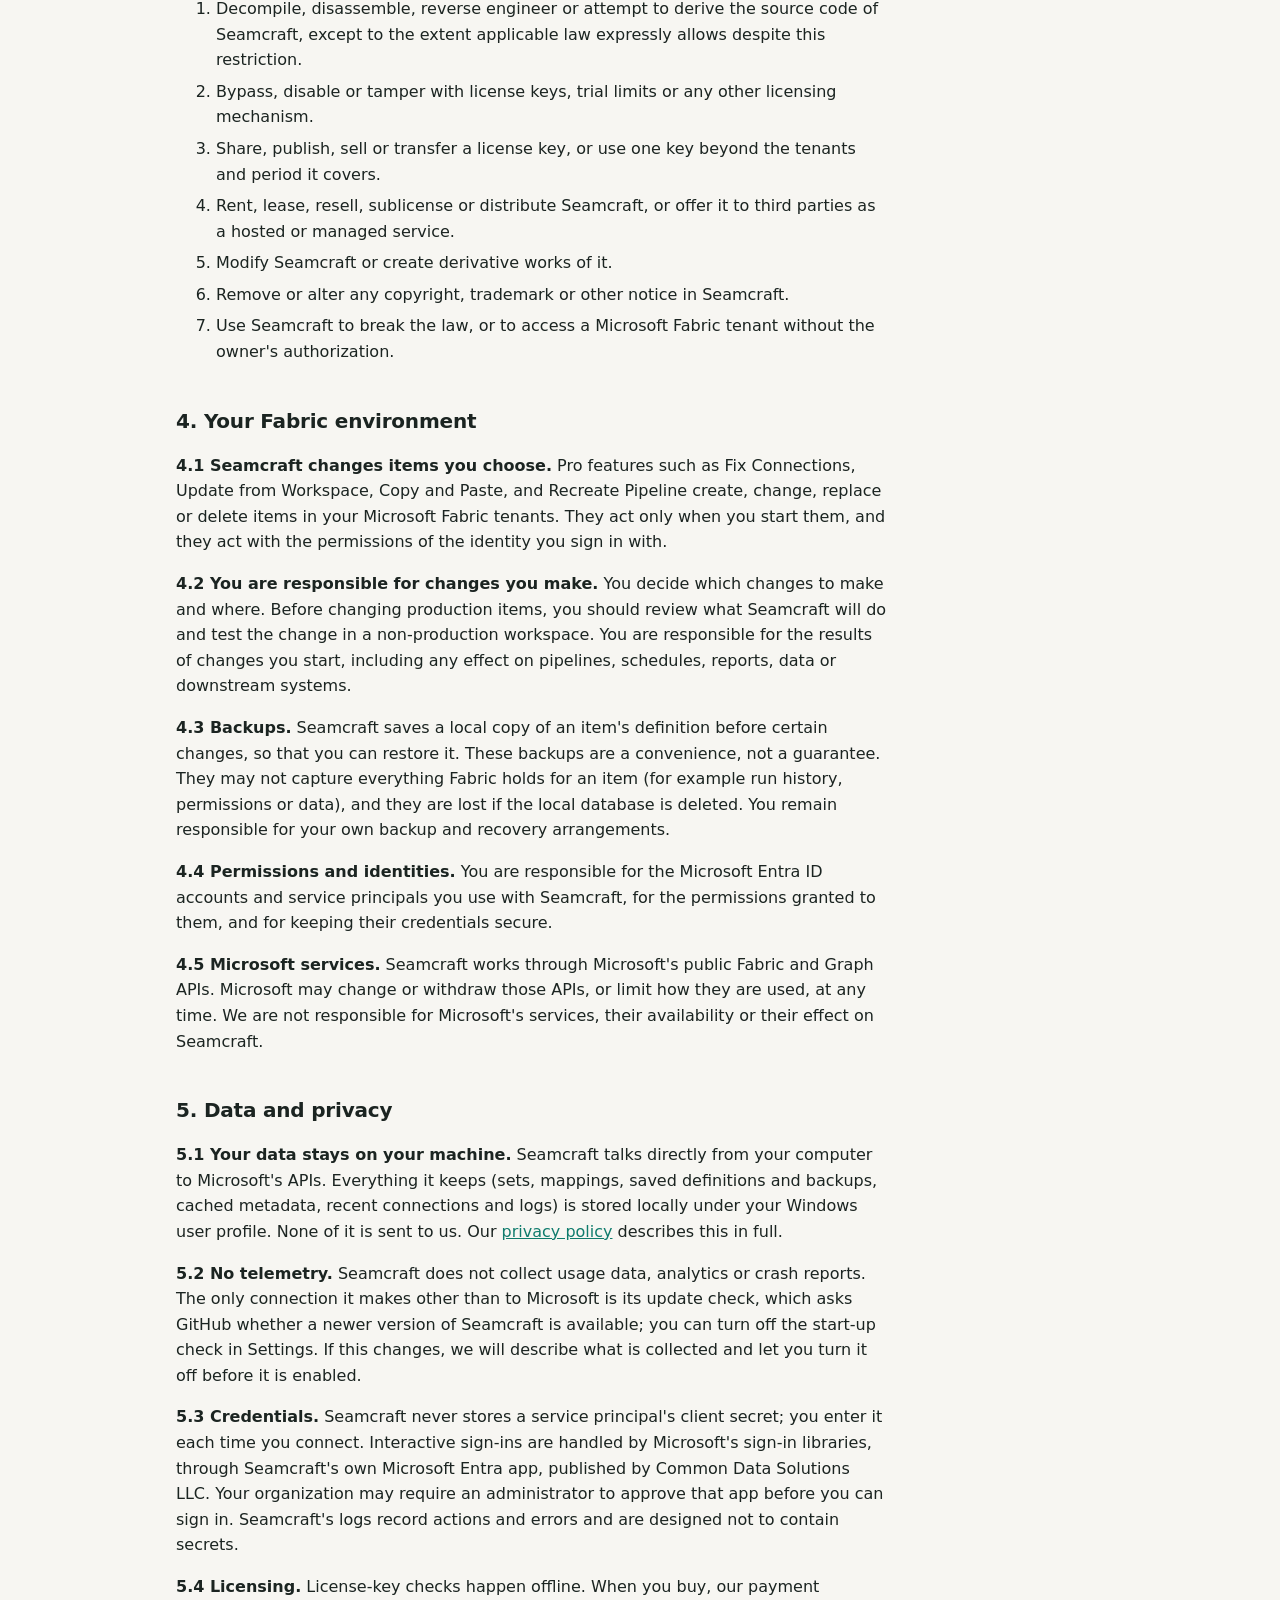
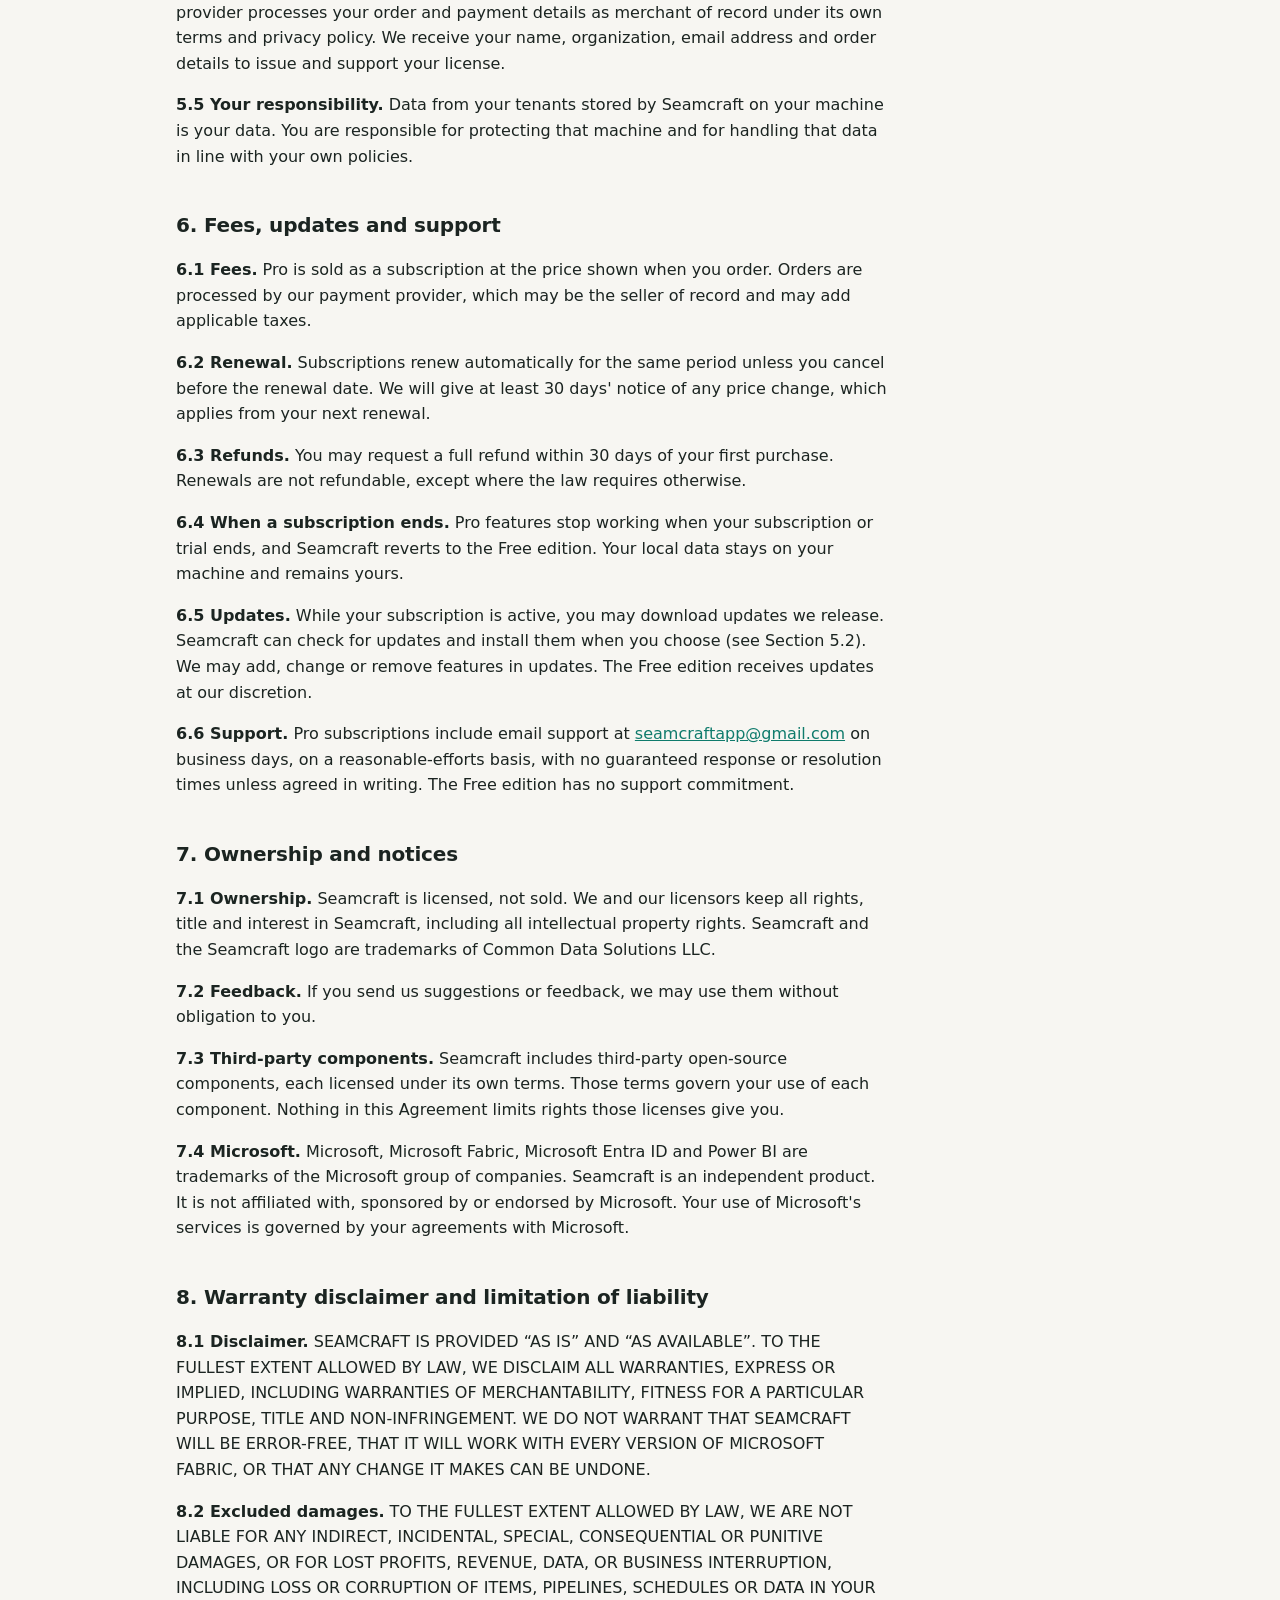
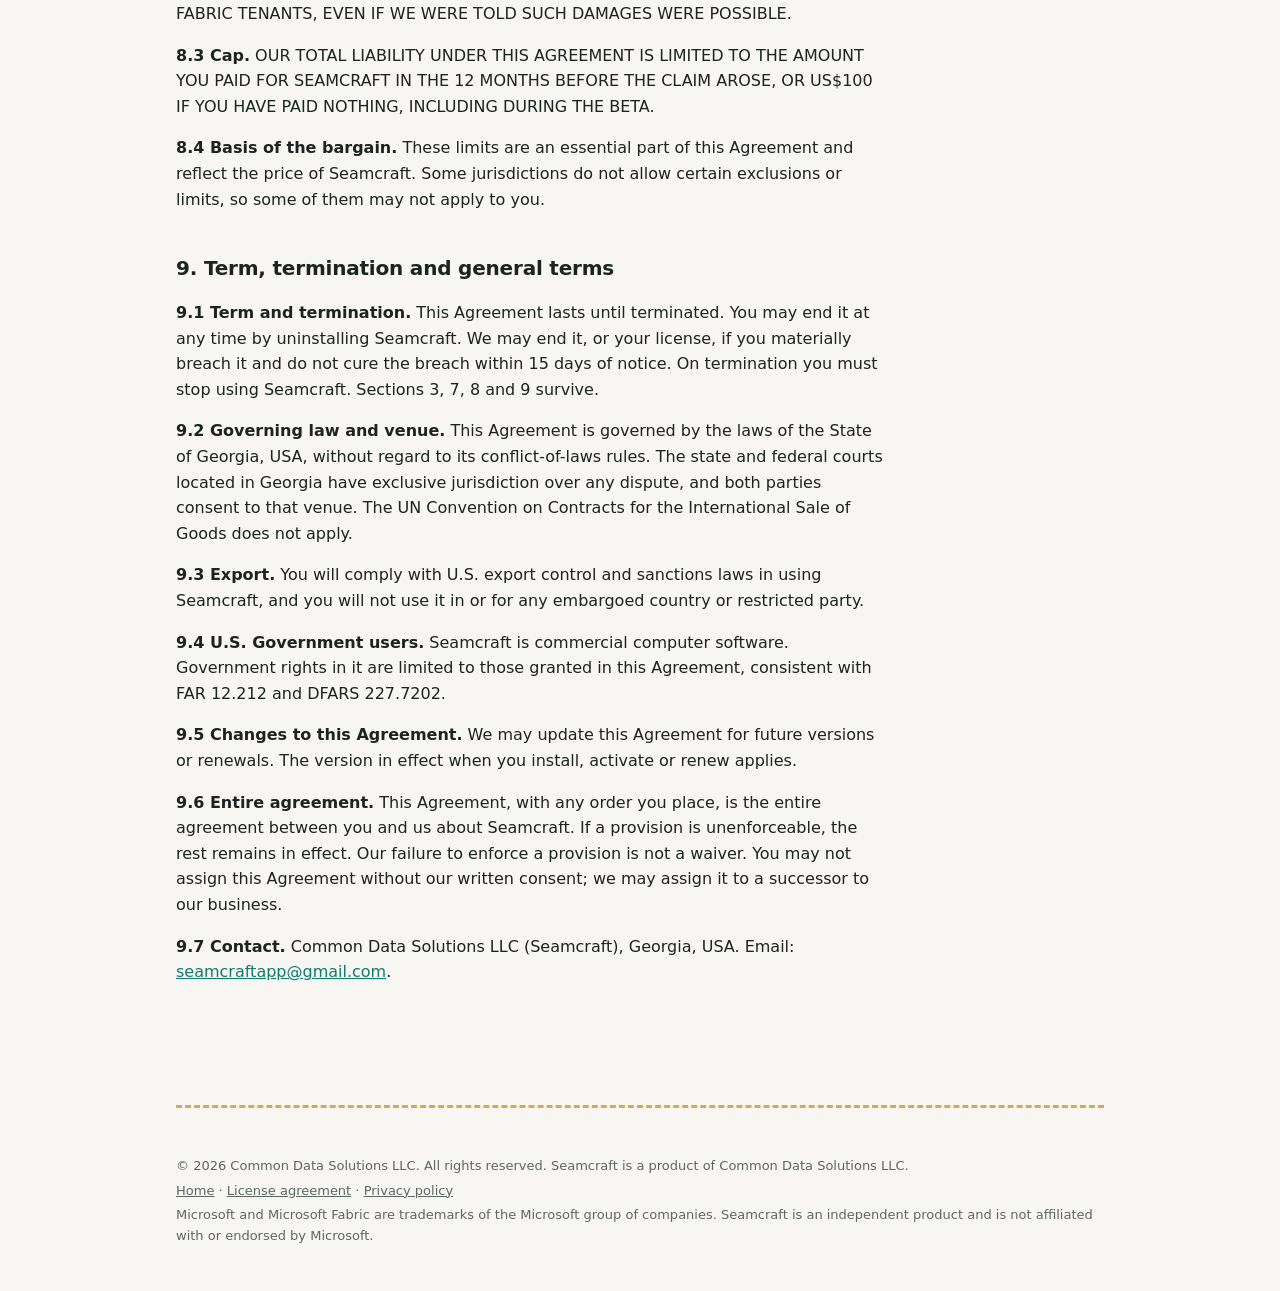
==== commit 9644d5c4: "Use the LLC's registered name, Common Data Solutions LLC, without a comma. Matches the Georgia filin" ====
--- a/eula.html
+++ b/eula.html
@@ -27,7 +27,7 @@
 
       <h2>1. Agreement</h2>
       <p>
-        This End User License Agreement (“<strong>Agreement</strong>”) is between <strong>Common Data Solutions, LLC</strong>,
+        This End User License Agreement (“<strong>Agreement</strong>”) is between <strong>Common Data Solutions LLC</strong>,
         a Georgia limited liability company doing business as Seamcraft (“<strong>we</strong>”, “<strong>us</strong>”), and
         the organization or individual that installs or uses Seamcraft (“<strong>you</strong>”).
       </p>
@@ -183,7 +183,7 @@
       <p>
         <strong>7.1 Ownership.</strong> Seamcraft is licensed, not sold. We and our licensors keep all rights, title and
         interest in Seamcraft, including all intellectual property rights. Seamcraft and the Seamcraft logo are trademarks
-        of Common Data Solutions, LLC.
+        of Common Data Solutions LLC.
       </p>
       <p>
         <strong>7.2 Feedback.</strong> If you send us suggestions or feedback, we may use them without obligation to you.
@@ -253,14 +253,14 @@
         successor to our business.
       </p>
       <p>
-        <strong>9.7 Contact.</strong> Common Data Solutions, LLC (Seamcraft), Georgia, USA. Email:
+        <strong>9.7 Contact.</strong> Common Data Solutions LLC (Seamcraft), Georgia, USA. Email:
         <a href="mailto:seamcraftapp@gmail.com">seamcraftapp@gmail.com</a>.
       </p>
     </main>
 
     <footer>
       <hr class="stitch">
-      <p>&copy; 2026 Common Data Solutions, LLC. All rights reserved. Seamcraft is a product of Common Data Solutions, LLC.</p>
+      <p>&copy; 2026 Common Data Solutions LLC. All rights reserved. Seamcraft is a product of Common Data Solutions LLC.</p>
       <p><a href="./">Home</a> · <a href="eula.html">License agreement</a> · <a href="privacy.html">Privacy policy</a></p>
       <p>Microsoft and Microsoft Fabric are trademarks of the Microsoft group of companies. Seamcraft is an independent product and is not affiliated with or endorsed by Microsoft.</p>
     </footer>
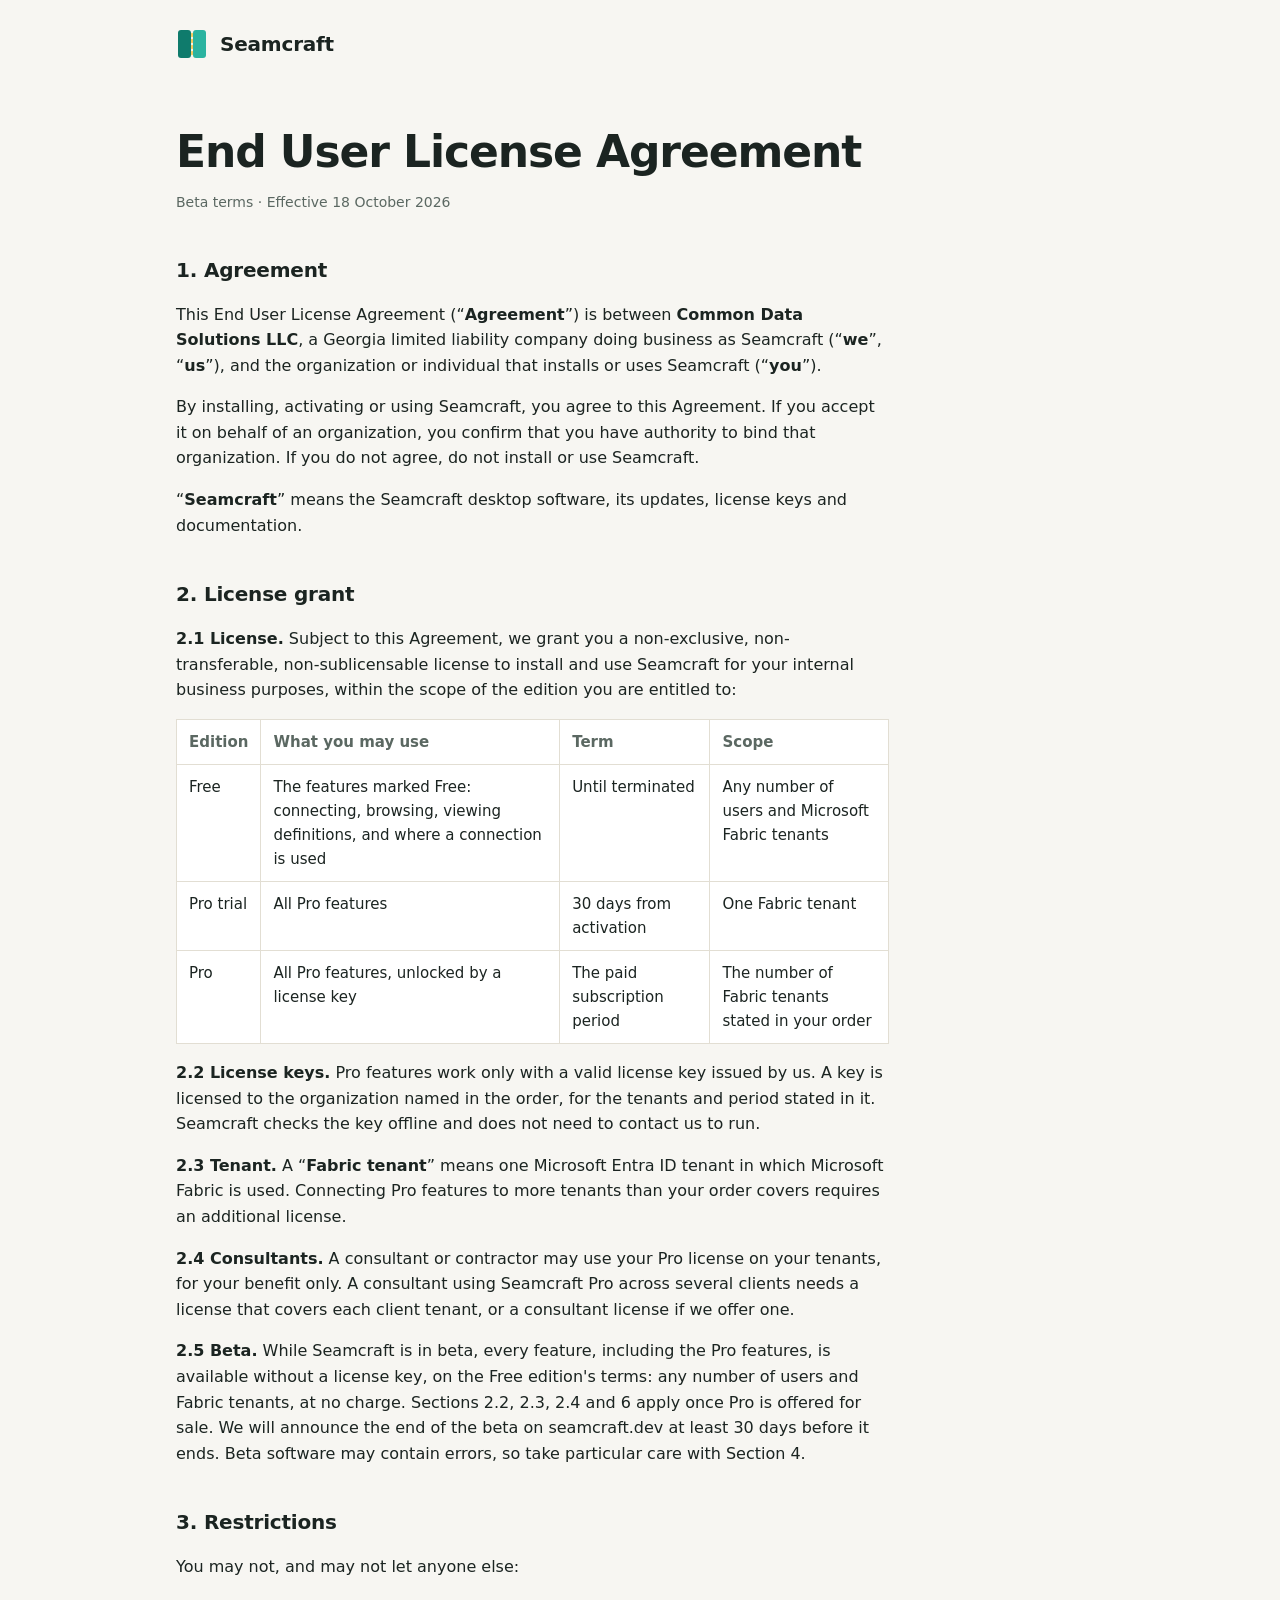
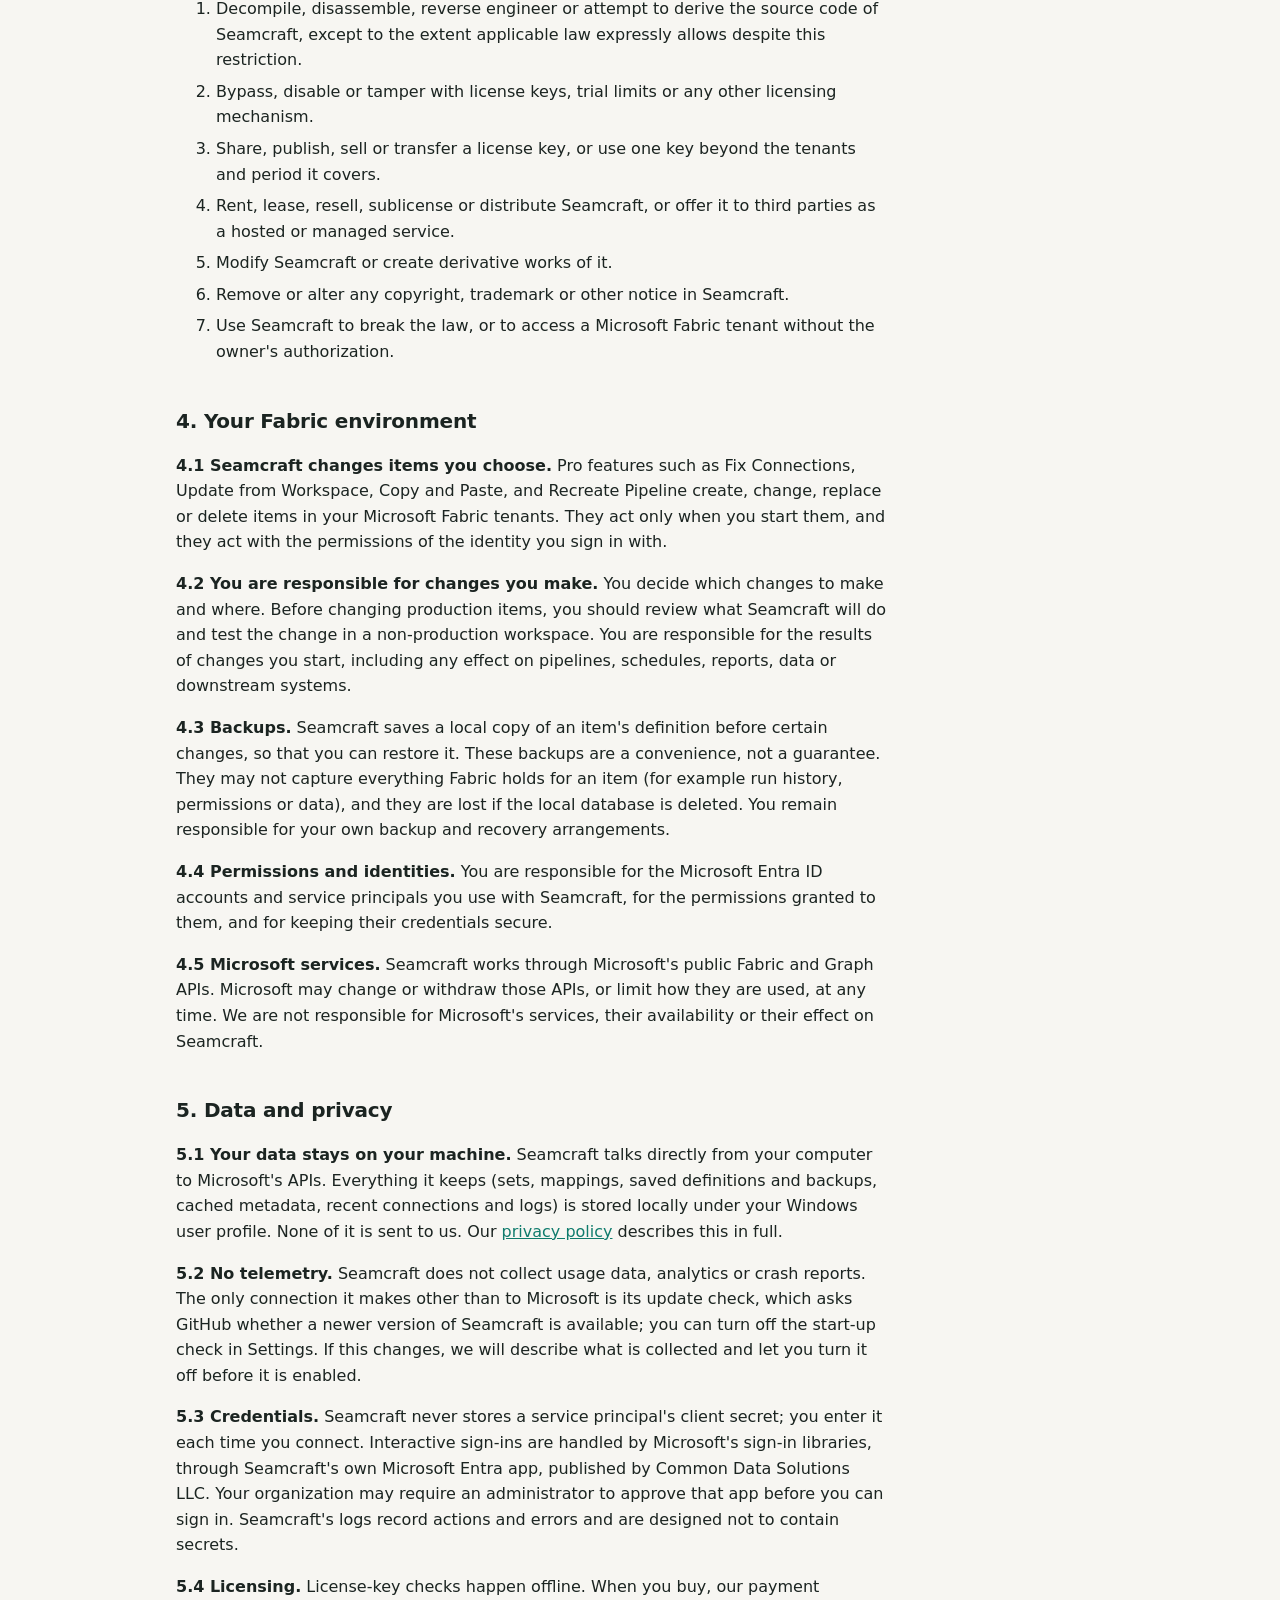
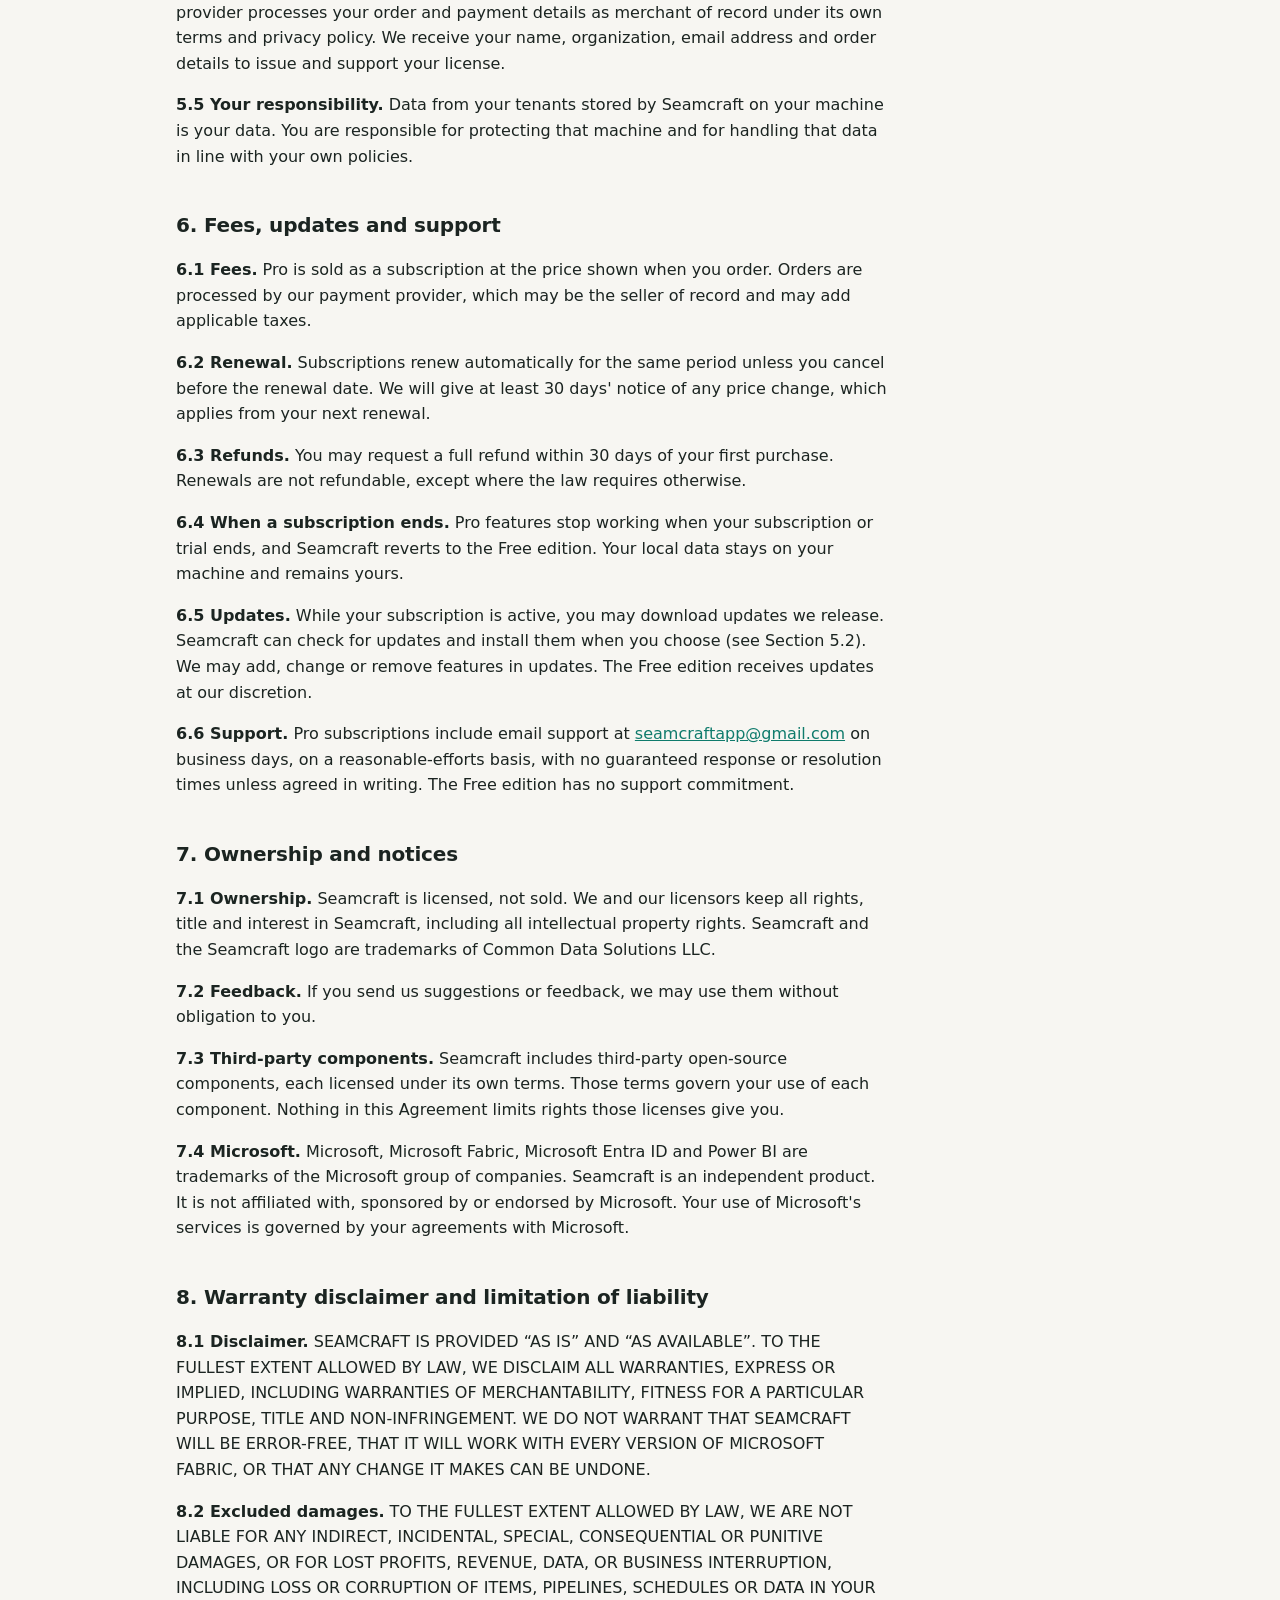
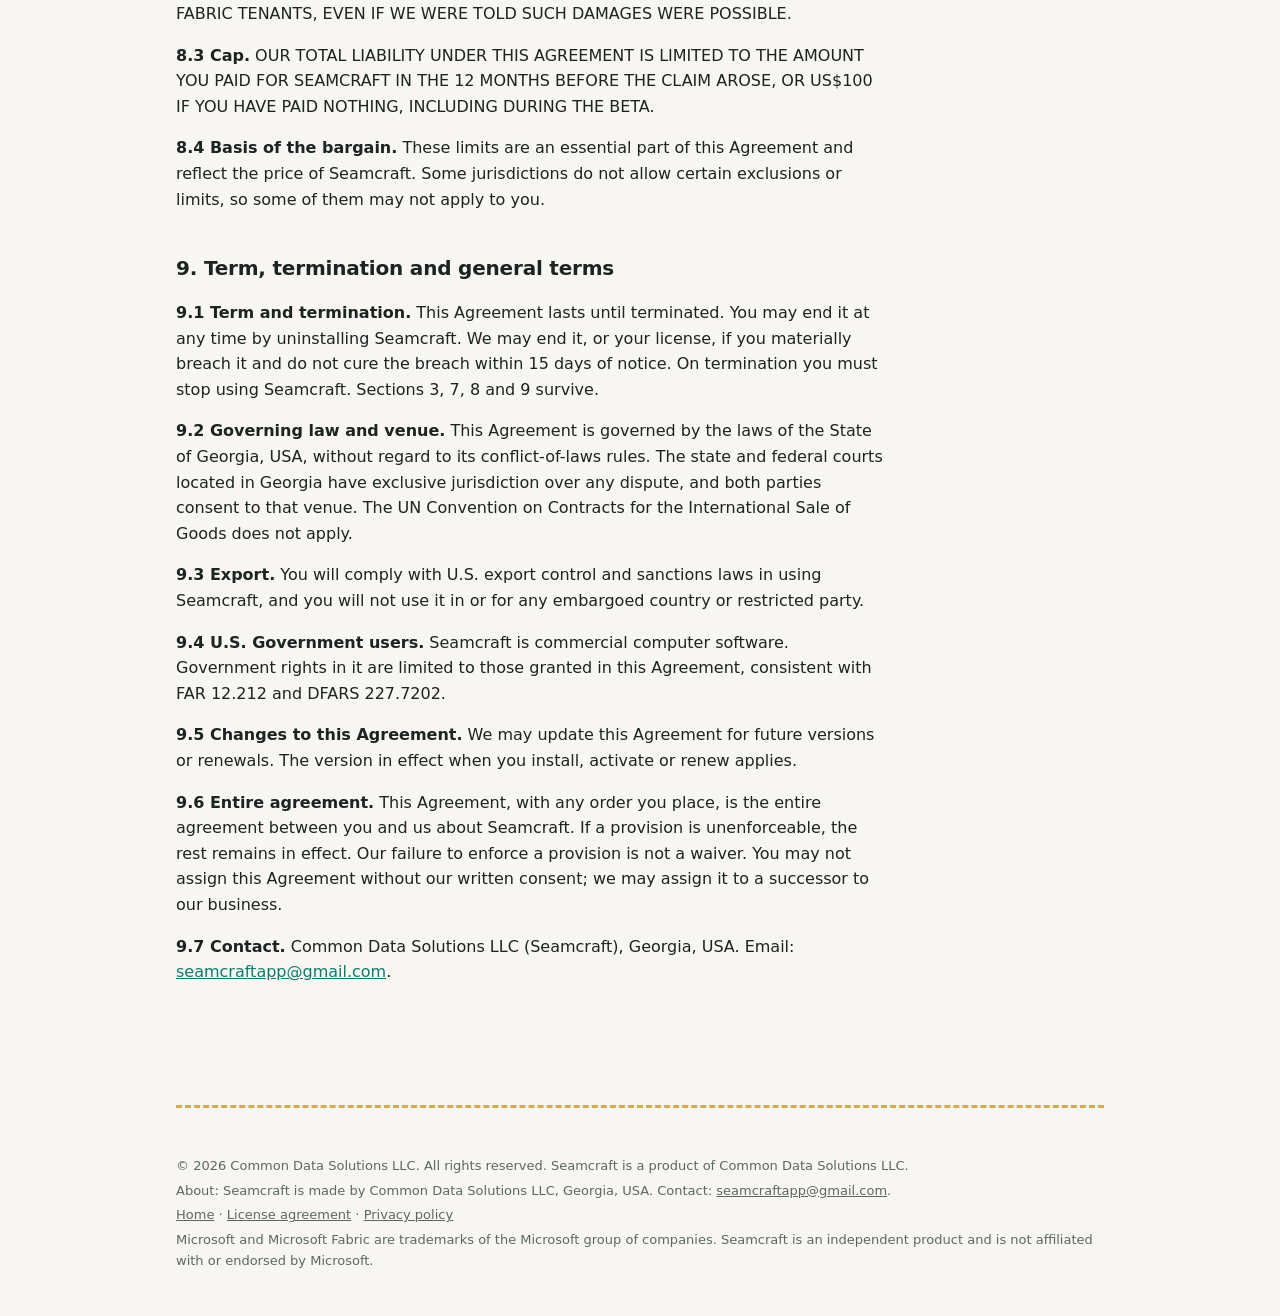
==== commit 5f728ad8: "Add an About line to every page's footer: who makes Seamcraft, where, and how to reach them. Co-Auth" ====
--- a/eula.html
+++ b/eula.html
@@ -261,6 +261,7 @@
     <footer>
       <hr class="stitch">
       <p>&copy; 2026 Common Data Solutions LLC. All rights reserved. Seamcraft is a product of Common Data Solutions LLC.</p>
+      <p>About: Seamcraft is made by Common Data Solutions LLC, Georgia, USA. Contact: <a href="mailto:seamcraftapp@gmail.com">seamcraftapp@gmail.com</a>.</p>
       <p><a href="./">Home</a> · <a href="eula.html">License agreement</a> · <a href="privacy.html">Privacy policy</a></p>
       <p>Microsoft and Microsoft Fabric are trademarks of the Microsoft group of companies. Seamcraft is an independent product and is not affiliated with or endorsed by Microsoft.</p>
     </footer>
